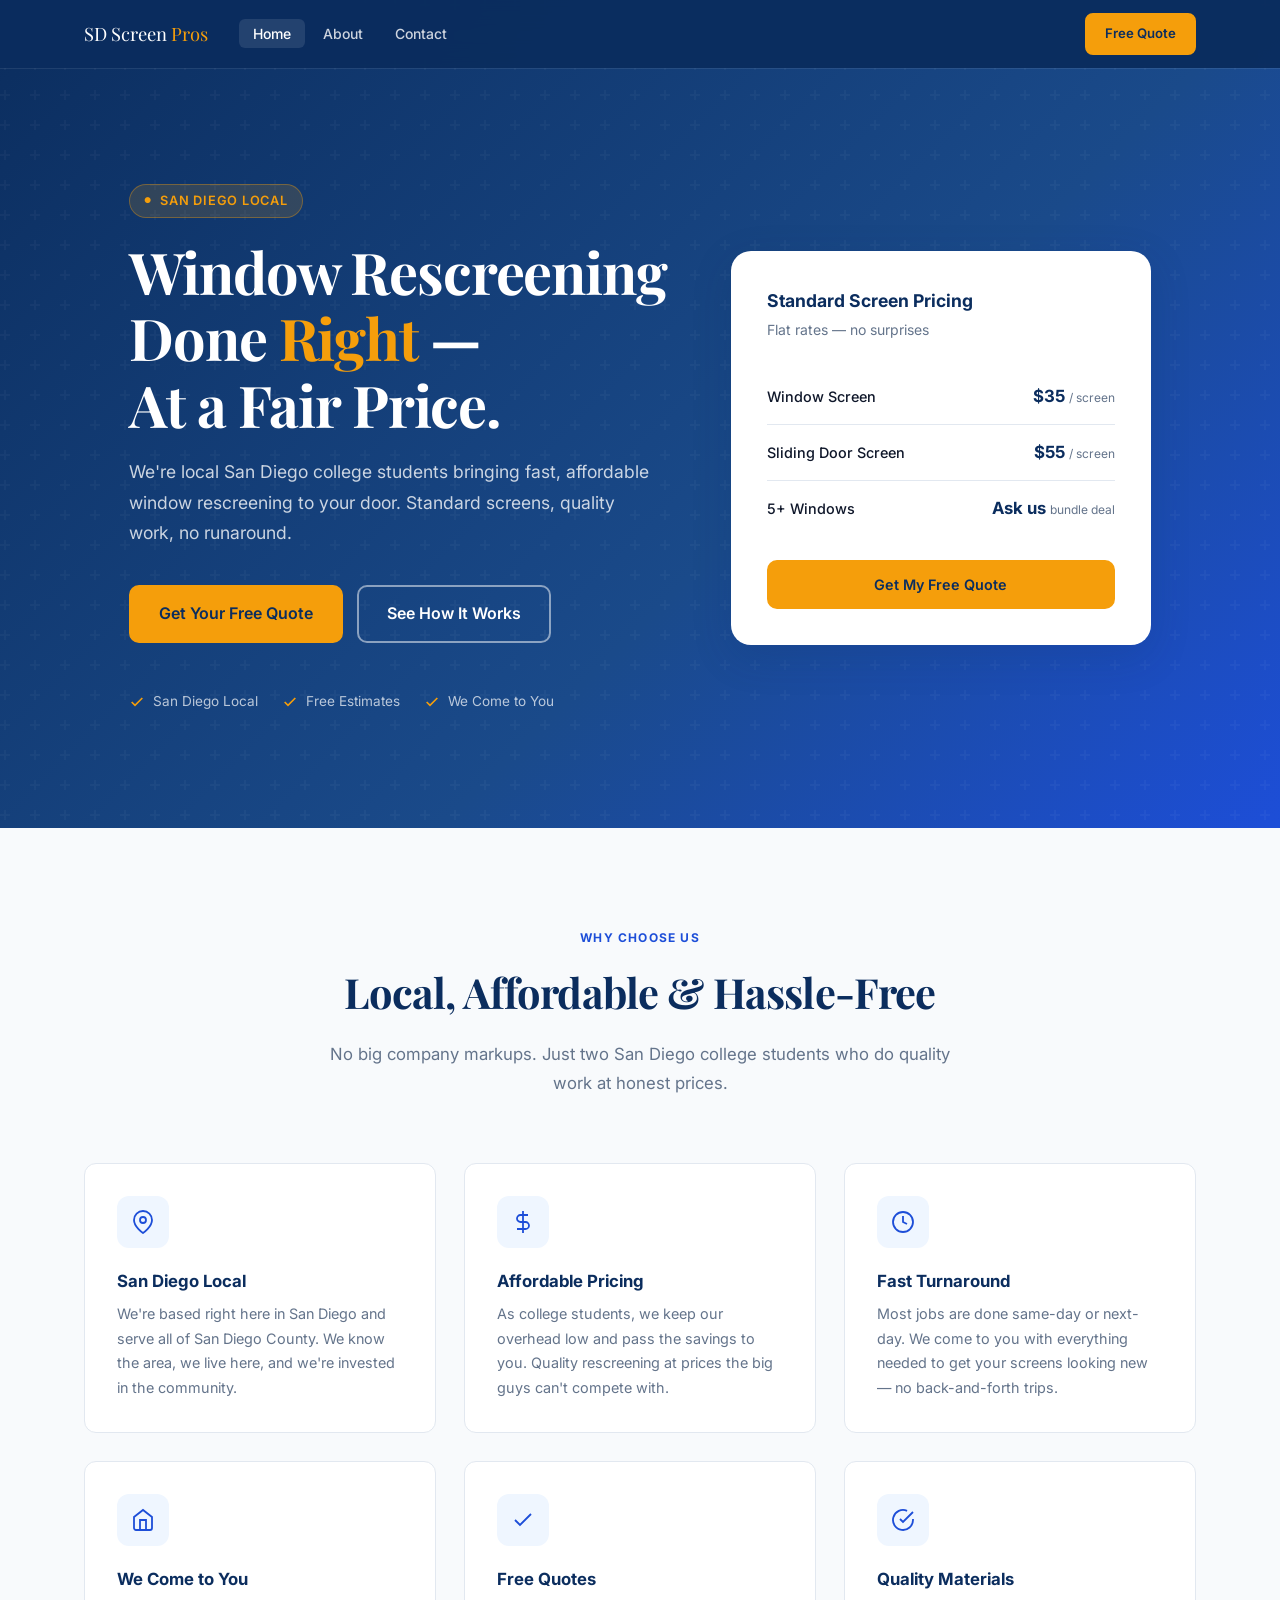
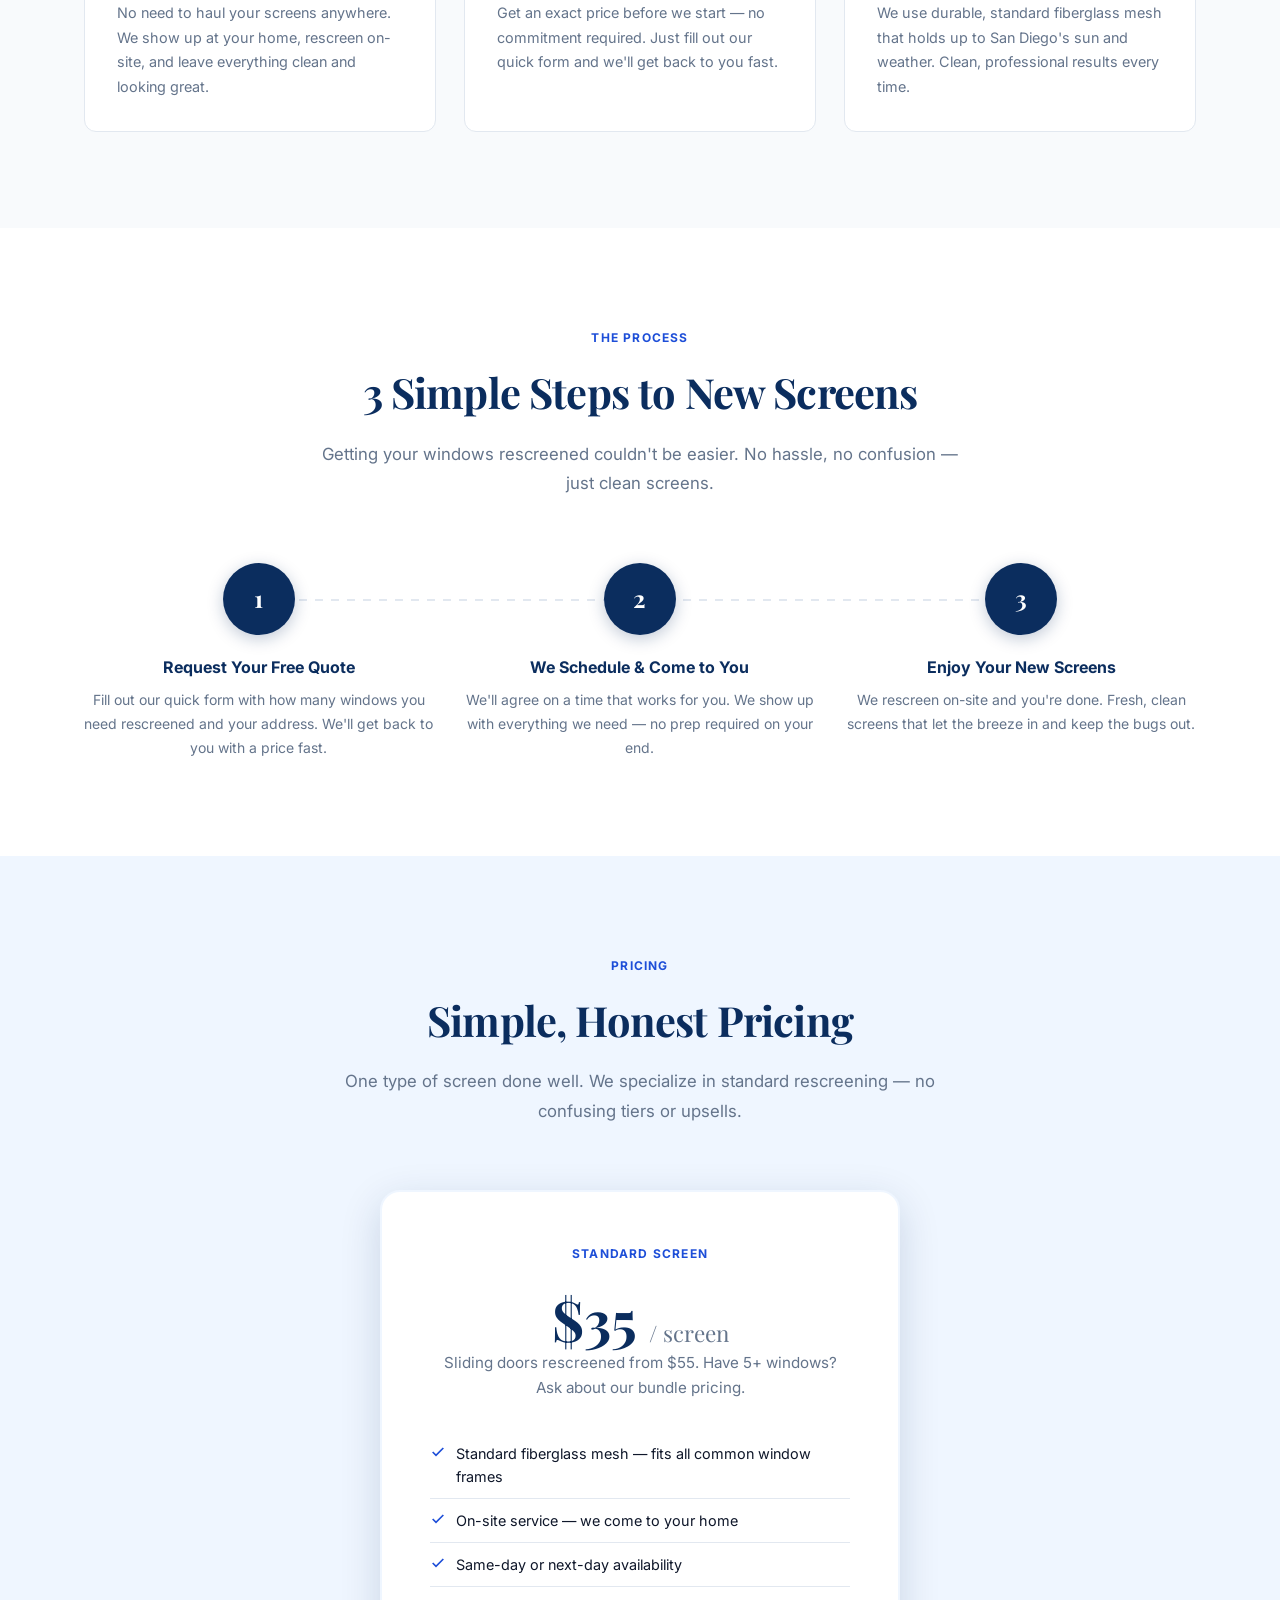
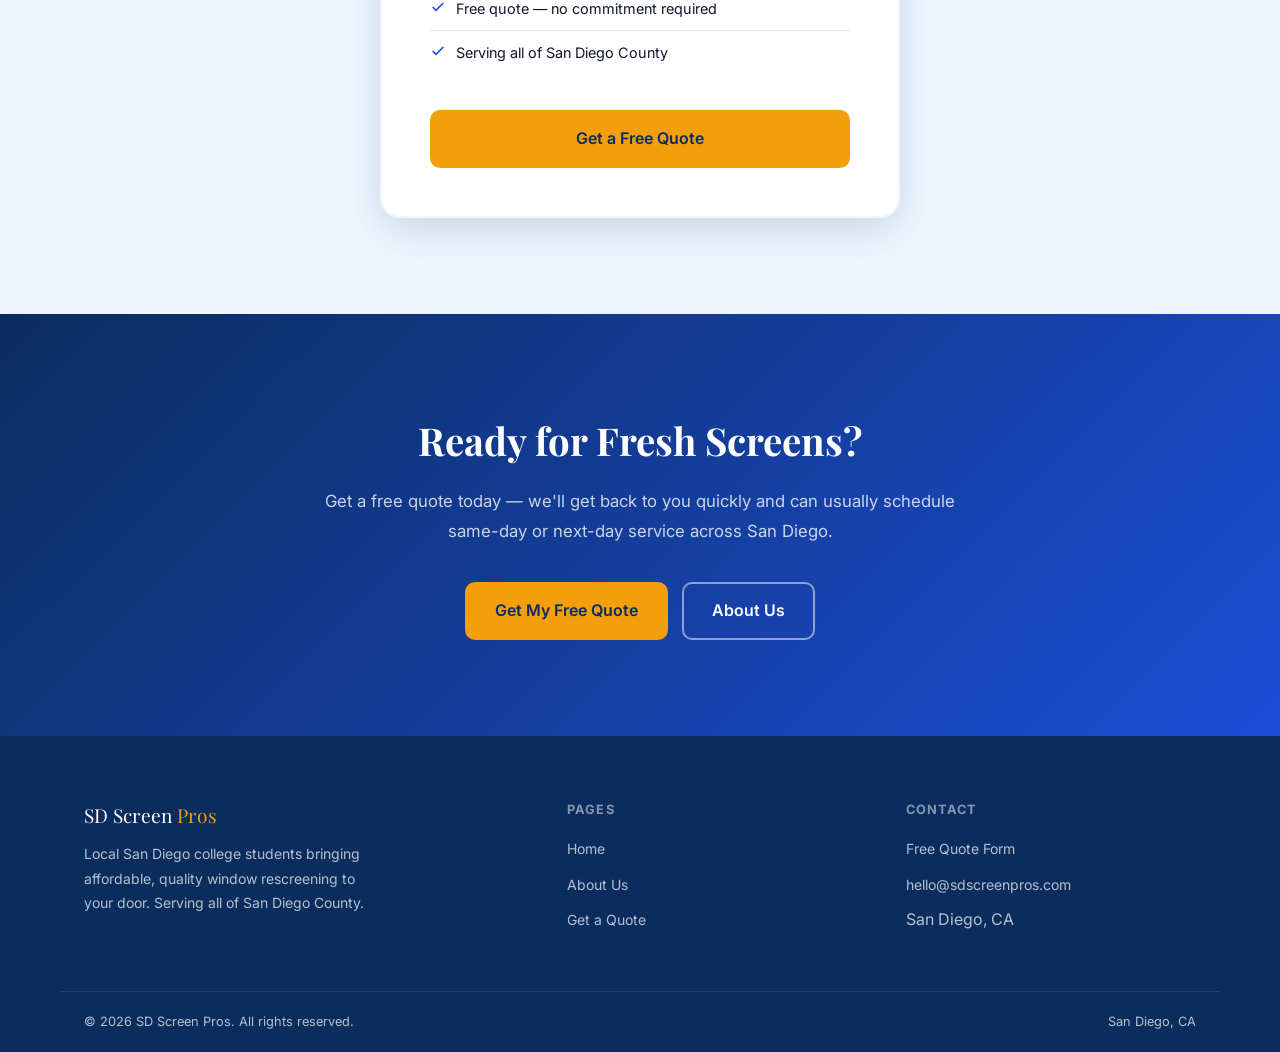
==== index.html @ 2695078f "Initial site — SD Screen Pros Home, About, Contact/quote pages with shared CSS. Pricing: $35/window " ====
<!DOCTYPE html>
<html lang="en">
<head>
  <meta charset="UTF-8" />
  <meta name="viewport" content="width=device-width, initial-scale=1.0" />
  <title>SD Screen Pros — Window Rescreening San Diego</title>
  <meta name="description" content="Affordable window rescreening in San Diego. Local college students serving all of San Diego County. Standard screens starting at $35 each. Free quotes." />
  <link rel="preconnect" href="https://fonts.googleapis.com" />
  <link rel="preconnect" href="https://fonts.gstatic.com" crossorigin />
  <link rel="stylesheet" href="styles.css" />
</head>
<body>

  <nav class="nav" id="main-nav">
    <div class="nav-inner">
      <a href="index.html" class="nav-logo">SD Screen <span>Pros</span></a>
      <ul class="nav-links">
        <li><a href="index.html" class="active">Home</a></li>
        <li><a href="about.html">About</a></li>
        <li><a href="contact.html">Contact</a></li>
      </ul>
      <div style="margin-left:auto;">
        <a href="contact.html" class="btn btn-primary btn-sm nav-cta">Free Quote</a>
      </div>
      <button class="nav-hamburger" aria-label="Open menu" aria-expanded="false">
        <span></span><span></span><span></span>
      </button>
    </div>
  </nav>

  <div class="nav-drawer" id="nav-drawer">
    <a href="index.html">Home</a>
    <a href="about.html">About</a>
    <a href="contact.html">Contact</a>
    <a href="contact.html" class="btn btn-primary btn-md">Get Free Quote</a>
  </div>

  <main>

    <!-- HERO -->
    <section class="hero">
      <div class="hero-inner">
        <div class="hero-text">
          <div class="hero-badge">San Diego Local</div>
          <h1>Window Rescreening<br>Done <em>Right</em> —<br>At a Fair Price.</h1>
          <p class="hero-sub">We're local San Diego college students bringing fast, affordable window rescreening to your door. Standard screens, quality work, no runaround.</p>
          <div class="hero-actions">
            <a href="contact.html" class="btn btn-primary btn-lg">Get Your Free Quote</a>
            <a href="#how-it-works" class="btn btn-outline btn-lg">See How It Works</a>
          </div>
          <div class="hero-trust">
            <div class="trust-item">
              <svg width="16" height="16" viewBox="0 0 24 24" fill="none" stroke="currentColor" stroke-width="2.5"><polyline points="20 6 9 17 4 12"/></svg>
              San Diego Local
            </div>
            <div class="trust-item">
              <svg width="16" height="16" viewBox="0 0 24 24" fill="none" stroke="currentColor" stroke-width="2.5"><polyline points="20 6 9 17 4 12"/></svg>
              Free Estimates
            </div>
            <div class="trust-item">
              <svg width="16" height="16" viewBox="0 0 24 24" fill="none" stroke="currentColor" stroke-width="2.5"><polyline points="20 6 9 17 4 12"/></svg>
              We Come to You
            </div>
          </div>
        </div>

        <div class="hero-card">
          <div class="hero-card-title">Standard Screen Pricing</div>
          <div class="hero-card-sub">Flat rates — no surprises</div>
          <div class="price-row">
            <div class="price-label">Window Screen</div>
            <div class="price-amount">$35 <span class="price-note">/ screen</span></div>
          </div>
          <div class="price-row">
            <div class="price-label">Sliding Door Screen</div>
            <div class="price-amount">$55 <span class="price-note">/ screen</span></div>
          </div>
          <div class="price-row">
            <div class="price-label">5+ Windows</div>
            <div class="price-amount">Ask us <span class="price-note">bundle deal</span></div>
          </div>
          <a href="contact.html" class="btn btn-primary btn-md" style="width:100%;justify-content:center;">Get My Free Quote</a>
        </div>
      </div>
    </section>

    <!-- WHY US -->
    <section class="section bg-cream">
      <div class="container">
        <div class="section-header">
          <span class="section-label">Why Choose Us</span>
          <h2>Local, Affordable & Hassle-Free</h2>
          <p>No big company markups. Just two San Diego college students who do quality work at honest prices.</p>
        </div>
        <div class="features-grid">
          <div class="feature-card">
            <div class="feature-icon">
              <svg width="24" height="24" viewBox="0 0 24 24" fill="none" stroke="currentColor" stroke-width="1.8"><path d="M21 10c0 7-9 13-9 13s-9-6-9-13a9 9 0 0 1 18 0z"/><circle cx="12" cy="10" r="3"/></svg>
            </div>
            <h3>San Diego Local</h3>
            <p>We're based right here in San Diego and serve all of San Diego County. We know the area, we live here, and we're invested in the community.</p>
          </div>
          <div class="feature-card">
            <div class="feature-icon">
              <svg width="24" height="24" viewBox="0 0 24 24" fill="none" stroke="currentColor" stroke-width="1.8"><line x1="12" y1="1" x2="12" y2="23"/><path d="M17 5H9.5a3.5 3.5 0 0 0 0 7h5a3.5 3.5 0 0 1 0 7H6"/></svg>
            </div>
            <h3>Affordable Pricing</h3>
            <p>As college students, we keep our overhead low and pass the savings to you. Quality rescreening at prices the big guys can't compete with.</p>
          </div>
          <div class="feature-card">
            <div class="feature-icon">
              <svg width="24" height="24" viewBox="0 0 24 24" fill="none" stroke="currentColor" stroke-width="1.8"><circle cx="12" cy="12" r="10"/><polyline points="12 6 12 12 16 14"/></svg>
            </div>
            <h3>Fast Turnaround</h3>
            <p>Most jobs are done same-day or next-day. We come to you with everything needed to get your screens looking new — no back-and-forth trips.</p>
          </div>
          <div class="feature-card">
            <div class="feature-icon">
              <svg width="24" height="24" viewBox="0 0 24 24" fill="none" stroke="currentColor" stroke-width="1.8"><path d="M3 9l9-7 9 7v11a2 2 0 0 1-2 2H5a2 2 0 0 1-2-2z"/><polyline points="9 22 9 12 15 12 15 22"/></svg>
            </div>
            <h3>We Come to You</h3>
            <p>No need to haul your screens anywhere. We show up at your home, rescreen on-site, and leave everything clean and looking great.</p>
          </div>
          <div class="feature-card">
            <div class="feature-icon">
              <svg width="24" height="24" viewBox="0 0 24 24" fill="none" stroke="currentColor" stroke-width="1.8"><polyline points="20 6 9 17 4 12"/></svg>
            </div>
            <h3>Free Quotes</h3>
            <p>Get an exact price before we start — no commitment required. Just fill out our quick form and we'll get back to you fast.</p>
          </div>
          <div class="feature-card">
            <div class="feature-icon">
              <svg width="24" height="24" viewBox="0 0 24 24" fill="none" stroke="currentColor" stroke-width="1.8"><path d="M22 11.08V12a10 10 0 1 1-5.93-9.14"/><polyline points="22 4 12 14.01 9 11.01"/></svg>
            </div>
            <h3>Quality Materials</h3>
            <p>We use durable, standard fiberglass mesh that holds up to San Diego's sun and weather. Clean, professional results every time.</p>
          </div>
        </div>
      </div>
    </section>

    <!-- HOW IT WORKS -->
    <section class="section" id="how-it-works">
      <div class="container">
        <div class="section-header">
          <span class="section-label">The Process</span>
          <h2>3 Simple Steps to New Screens</h2>
          <p>Getting your windows rescreened couldn't be easier. No hassle, no confusion — just clean screens.</p>
        </div>
        <div class="steps-grid">
          <div class="step">
            <div class="step-num">1</div>
            <h3>Request Your Free Quote</h3>
            <p>Fill out our quick form with how many windows you need rescreened and your address. We'll get back to you with a price fast.</p>
          </div>
          <div class="step">
            <div class="step-num">2</div>
            <h3>We Schedule & Come to You</h3>
            <p>We'll agree on a time that works for you. We show up with everything we need — no prep required on your end.</p>
          </div>
          <div class="step">
            <div class="step-num">3</div>
            <h3>Enjoy Your New Screens</h3>
            <p>We rescreen on-site and you're done. Fresh, clean screens that let the breeze in and keep the bugs out.</p>
          </div>
        </div>
      </div>
    </section>

    <!-- PRICING -->
    <section class="section bg-light">
      <div class="container">
        <div class="section-header">
          <span class="section-label">Pricing</span>
          <h2>Simple, Honest Pricing</h2>
          <p>One type of screen done well. We specialize in standard rescreening — no confusing tiers or upsells.</p>
        </div>
        <div class="pricing-card">
          <span class="section-label">Standard Screen</span>
          <div class="pricing-main-price">$35 <span>/ screen</span></div>
          <div class="pricing-desc">Sliding doors rescreened from $55. Have 5+ windows? Ask about our bundle pricing.</div>
          <ul class="pricing-features">
            <li>
              <svg class="check" width="16" height="16" viewBox="0 0 24 24" fill="none" stroke="currentColor" stroke-width="2.5"><polyline points="20 6 9 17 4 12"/></svg>
              Standard fiberglass mesh — fits all common window frames
            </li>
            <li>
              <svg class="check" width="16" height="16" viewBox="0 0 24 24" fill="none" stroke="currentColor" stroke-width="2.5"><polyline points="20 6 9 17 4 12"/></svg>
              On-site service — we come to your home
            </li>
            <li>
              <svg class="check" width="16" height="16" viewBox="0 0 24 24" fill="none" stroke="currentColor" stroke-width="2.5"><polyline points="20 6 9 17 4 12"/></svg>
              Same-day or next-day availability
            </li>
            <li>
              <svg class="check" width="16" height="16" viewBox="0 0 24 24" fill="none" stroke="currentColor" stroke-width="2.5"><polyline points="20 6 9 17 4 12"/></svg>
              Free quote — no commitment required
            </li>
            <li>
              <svg class="check" width="16" height="16" viewBox="0 0 24 24" fill="none" stroke="currentColor" stroke-width="2.5"><polyline points="20 6 9 17 4 12"/></svg>
              Serving all of San Diego County
            </li>
          </ul>
          <a href="contact.html" class="btn btn-primary btn-lg" style="width:100%;justify-content:center;">Get a Free Quote</a>
        </div>
      </div>
    </section>

    <!-- CTA -->
    <section class="cta-section">
      <div class="cta-inner">
        <h2>Ready for Fresh Screens?</h2>
        <p>Get a free quote today — we'll get back to you quickly and can usually schedule same-day or next-day service across San Diego.</p>
        <div class="cta-actions">
          <a href="contact.html" class="btn btn-primary btn-lg">Get My Free Quote</a>
          <a href="about.html" class="btn btn-outline btn-lg">About Us</a>
        </div>
      </div>
    </section>

  </main>

  <footer class="footer">
    <div class="footer-top">
      <div class="footer-brand">
        <div class="footer-brand-name">SD Screen <span>Pros</span></div>
        <p class="footer-tagline">Local San Diego college students bringing affordable, quality window rescreening to your door. Serving all of San Diego County.</p>
      </div>
      <div class="footer-col">
        <h4>Pages</h4>
        <ul>
          <li><a href="index.html">Home</a></li>
          <li><a href="about.html">About Us</a></li>
          <li><a href="contact.html">Get a Quote</a></li>
        </ul>
      </div>
      <div class="footer-col">
        <h4>Contact</h4>
        <ul>
          <li><a href="contact.html">Free Quote Form</a></li>
          <li><a href="mailto:hello@sdscreenpros.com">hello@sdscreenpros.com</a></li>
          <li>San Diego, CA</li>
        </ul>
      </div>
    </div>
    <div class="footer-bottom">
      <span>&copy; 2026 SD Screen Pros. All rights reserved.</span>
      <span>San Diego, CA</span>
    </div>
  </footer>

  <script>
    const hamburger = document.querySelector('.nav-hamburger');
    const drawer = document.getElementById('nav-drawer');
    hamburger.addEventListener('click', () => {
      const open = drawer.classList.toggle('open');
      hamburger.setAttribute('aria-expanded', open);
    });
  </script>
</body>
</html>
---- styles.css ----
@import url('https://fonts.googleapis.com/css2?family=Inter:wght@400;500;600;700&family=Playfair+Display:wght@700&display=swap');

*, *::before, *::after { box-sizing: border-box; margin: 0; padding: 0; }

:root {
  --navy:   #0B2D5E;
  --blue:   #1D4ED8;
  --sky:    #3B82F6;
  --amber:  #F59E0B;
  --amber-dark: #D97706;
  --cream:  #F8FAFC;
  --light:  #EFF6FF;
  --stone:  #64748B;
  --dark:   #0F172A;
  --border: #E2E8F0;
  --radius: 12px;
  --shadow: 0 4px 24px rgba(11,45,94,0.10);
  --shadow-lg: 0 12px 40px rgba(11,45,94,0.16);
  --nav-h:  68px;
  --font:   'Inter', system-ui, sans-serif;
  --display:'Playfair Display', Georgia, serif;
  --max:    1160px;
}

html { scroll-behavior: smooth; }
body { font-family: var(--font); color: var(--dark); background: #fff; line-height: 1.6; }
img  { display: block; max-width: 100%; }
a    { color: inherit; text-decoration: none; }
ul   { list-style: none; }

/* ── NAV ── */
.nav {
  position: fixed; top: 0; left: 0; right: 0; z-index: 100;
  height: var(--nav-h);
  background: rgba(11,45,94,0.97);
  backdrop-filter: blur(12px);
  box-shadow: 0 1px 0 rgba(255,255,255,0.08);
}
.nav-inner {
  max-width: var(--max); margin: 0 auto; padding: 0 24px;
  height: 100%; display: flex; align-items: center; gap: 32px;
}
.nav-logo {
  font-family: var(--display); font-size: 1.15rem;
  color: #fff; flex-shrink: 0; letter-spacing: -0.01em;
}
.nav-logo span { color: var(--amber); }
.nav-links { display: flex; gap: 4px; flex: 1; }
.nav-links a {
  font-size: 0.875rem; font-weight: 500; color: rgba(255,255,255,0.8);
  padding: 6px 14px; border-radius: 6px; transition: all 0.2s;
}
.nav-links a:hover, .nav-links a.active { color: #fff; background: rgba(255,255,255,0.1); }
.nav-cta {
  background: var(--amber); color: var(--navy) !important;
  font-weight: 700; padding: 8px 18px !important;
  border-radius: 8px !important; background: var(--amber) !important;
}
.nav-cta:hover { background: var(--amber-dark) !important; }
.nav-hamburger {
  display: none; background: none; border: none; cursor: pointer;
  padding: 6px; margin-left: auto;
}
.nav-hamburger span {
  display: block; width: 22px; height: 2px;
  background: #fff; margin: 5px 0; border-radius: 2px; transition: 0.3s;
}

/* ── BUTTONS ── */
.btn {
  display: inline-flex; align-items: center; justify-content: center;
  gap: 8px; font-family: var(--font); font-weight: 600;
  border-radius: 10px; cursor: pointer; border: 2px solid transparent;
  transition: all 0.2s; text-decoration: none; white-space: nowrap;
}
.btn-primary { background: var(--amber); color: var(--navy); border-color: var(--amber); }
.btn-primary:hover { background: var(--amber-dark); border-color: var(--amber-dark); transform: translateY(-1px); box-shadow: 0 4px 16px rgba(245,158,11,0.35); }
.btn-outline { background: transparent; color: #fff; border-color: rgba(255,255,255,0.5); }
.btn-outline:hover { background: rgba(255,255,255,0.1); border-color: #fff; }
.btn-navy { background: var(--navy); color: #fff; border-color: var(--navy); }
.btn-navy:hover { background: #0a2550; transform: translateY(-1px); box-shadow: var(--shadow); }
.btn-lg { padding: 14px 28px; font-size: 1rem; }
.btn-md { padding: 11px 22px; font-size: 0.9rem; }
.btn-sm { padding: 8px 16px; font-size: 0.825rem; }

/* ── HERO ── */
.hero {
  padding-top: var(--nav-h);
  background: linear-gradient(135deg, var(--navy) 0%, #1a4a8a 60%, #1D4ED8 100%);
  min-height: 92vh; display: flex; align-items: center; position: relative; overflow: hidden;
}
.hero::before {
  content: ''; position: absolute; inset: 0;
  background: url("data:image/svg+xml,%3Csvg width='60' height='60' viewBox='0 0 60 60' xmlns='http://www.w3.org/2000/svg'%3E%3Cg fill='none' fill-rule='evenodd'%3E%3Cg fill='%23ffffff' fill-opacity='0.03'%3E%3Cpath d='M36 34v-4h-2v4h-4v2h4v4h2v-4h4v-2h-4zm0-30V0h-2v4h-4v2h4v4h2V6h4V4h-4zM6 34v-4H4v4H0v2h4v4h2v-4h4v-2H6zM6 4V0H4v4H0v2h4v4h2V6h4V4H6z'/%3E%3C/g%3E%3C/g%3E%3C/svg%3E");
}
.hero-inner {
  max-width: var(--max); margin: 0 auto; padding: 80px 24px;
  display: grid; grid-template-columns: 1fr 420px; gap: 64px; align-items: center;
  position: relative; z-index: 1;
}
.hero-badge {
  display: inline-flex; align-items: center; gap: 8px;
  background: rgba(245,158,11,0.15); border: 1px solid rgba(245,158,11,0.35);
  color: var(--amber); font-size: 0.8rem; font-weight: 600;
  letter-spacing: 0.06em; text-transform: uppercase;
  padding: 6px 14px; border-radius: 999px; margin-bottom: 20px;
}
.hero-badge::before { content: '●'; font-size: 0.5rem; }
.hero h1 {
  font-family: var(--display); font-size: clamp(2.4rem, 5vw, 3.6rem);
  color: #fff; line-height: 1.15; margin-bottom: 20px; letter-spacing: -0.02em;
}
.hero h1 em { font-style: normal; color: var(--amber); }
.hero-sub { font-size: 1.1rem; color: rgba(255,255,255,0.78); margin-bottom: 36px; max-width: 520px; line-height: 1.75; }
.hero-actions { display: flex; gap: 14px; flex-wrap: wrap; margin-bottom: 48px; }
.hero-trust { display: flex; gap: 24px; flex-wrap: wrap; }
.trust-item { display: flex; align-items: center; gap: 8px; color: rgba(255,255,255,0.7); font-size: 0.85rem; }
.trust-item svg { color: var(--amber); flex-shrink: 0; }

.hero-card {
  background: #fff; border-radius: 20px; padding: 36px; box-shadow: var(--shadow-lg);
}
.hero-card-title { font-size: 1.1rem; font-weight: 700; color: var(--navy); margin-bottom: 4px; }
.hero-card-sub { font-size: 0.875rem; color: var(--stone); margin-bottom: 28px; }
.price-row {
  display: flex; justify-content: space-between; align-items: center;
  padding: 14px 0; border-bottom: 1px solid var(--border);
}
.price-row:last-of-type { border-bottom: none; margin-bottom: 24px; }
.price-label { font-size: 0.9rem; font-weight: 500; color: var(--dark); }
.price-amount { font-size: 1.05rem; font-weight: 700; color: var(--navy); }
.price-note { font-size: 0.75rem; color: var(--stone); font-weight: 400; }

/* ── SECTION COMMONS ── */
.section { padding: 96px 0; }
.section-sm { padding: 64px 0; }
.container { max-width: var(--max); margin: 0 auto; padding: 0 24px; }
.section-label {
  display: inline-block; font-size: 0.75rem; font-weight: 700;
  letter-spacing: 0.1em; text-transform: uppercase;
  color: var(--blue); margin-bottom: 12px;
}
.section-header { text-align: center; max-width: 640px; margin: 0 auto 64px; }
.section-header h2 {
  font-family: var(--display); font-size: clamp(1.8rem, 3.5vw, 2.6rem);
  color: var(--navy); margin-bottom: 14px; letter-spacing: -0.02em;
}
.section-header p { color: var(--stone); font-size: 1.05rem; line-height: 1.75; }
.bg-cream { background: var(--cream); }
.bg-navy { background: var(--navy); }
.bg-light { background: var(--light); }

/* ── WHY US ── */
.features-grid {
  display: grid; grid-template-columns: repeat(3, 1fr); gap: 28px;
}
.feature-card {
  background: #fff; border-radius: var(--radius); padding: 32px;
  border: 1px solid var(--border); transition: all 0.25s;
}
.feature-card:hover { box-shadow: var(--shadow); transform: translateY(-3px); }
.feature-icon {
  width: 52px; height: 52px; border-radius: 12px;
  background: var(--light); display: flex; align-items: center;
  justify-content: center; margin-bottom: 20px; color: var(--blue);
}
.feature-card h3 { font-size: 1.05rem; font-weight: 700; color: var(--navy); margin-bottom: 8px; }
.feature-card p { font-size: 0.9rem; color: var(--stone); line-height: 1.7; }

/* ── HOW IT WORKS ── */
.steps-grid { display: grid; grid-template-columns: repeat(3, 1fr); gap: 32px; position: relative; }
.steps-grid::before {
  content: ''; position: absolute; top: 36px; left: 15%; right: 15%; height: 2px;
  background: repeating-linear-gradient(90deg, var(--border) 0, var(--border) 8px, transparent 8px, transparent 16px);
  z-index: 0;
}
.step { text-align: center; position: relative; z-index: 1; }
.step-num {
  width: 72px; height: 72px; border-radius: 50%;
  background: var(--navy); color: #fff;
  font-family: var(--display); font-size: 1.5rem; font-weight: 700;
  display: flex; align-items: center; justify-content: center;
  margin: 0 auto 20px; box-shadow: 0 4px 16px rgba(11,45,94,0.25);
}
.step h3 { font-size: 1rem; font-weight: 700; color: var(--navy); margin-bottom: 8px; }
.step p { font-size: 0.875rem; color: var(--stone); line-height: 1.7; }

/* ── PRICING ── */
.pricing-card {
  max-width: 520px; margin: 0 auto;
  background: #fff; border-radius: 20px; padding: 48px;
  box-shadow: var(--shadow-lg); border: 2px solid var(--light); text-align: center;
}
.pricing-main-price {
  font-family: var(--display); font-size: 3.5rem; color: var(--navy);
  font-weight: 700; line-height: 1; margin: 16px 0 4px;
}
.pricing-main-price span { font-size: 1.4rem; font-weight: 400; color: var(--stone); }
.pricing-desc { color: var(--stone); font-size: 0.95rem; margin-bottom: 32px; }
.pricing-features { text-align: left; margin-bottom: 36px; }
.pricing-features li {
  display: flex; align-items: flex-start; gap: 10px;
  padding: 10px 0; border-bottom: 1px solid var(--border);
  font-size: 0.9rem; color: var(--dark);
}
.pricing-features li:last-child { border-bottom: none; }
.check { color: var(--blue); flex-shrink: 0; margin-top: 2px; }

/* ── CTA BANNER ── */
.cta-section { padding: 96px 0; background: linear-gradient(135deg, var(--navy), #1D4ED8); }
.cta-inner { max-width: 680px; margin: 0 auto; text-align: center; padding: 0 24px; }
.cta-inner h2 { font-family: var(--display); font-size: clamp(1.8rem, 3vw, 2.4rem); color: #fff; margin-bottom: 16px; }
.cta-inner p { color: rgba(255,255,255,0.78); font-size: 1.05rem; margin-bottom: 36px; line-height: 1.75; }
.cta-actions { display: flex; gap: 14px; justify-content: center; flex-wrap: wrap; }

/* ── ABOUT PAGE ── */
.page-hero {
  padding: calc(var(--nav-h) + 72px) 24px 72px;
  background: linear-gradient(135deg, var(--navy), #1D4ED8);
  text-align: center;
}
.page-hero h1 { font-family: var(--display); font-size: clamp(2rem, 4vw, 3rem); color: #fff; margin-bottom: 14px; }
.page-hero p { color: rgba(255,255,255,0.78); font-size: 1.05rem; max-width: 560px; margin: 0 auto; }

.about-grid { display: grid; grid-template-columns: 1fr 1fr; gap: 64px; align-items: start; }
.about-img-wrap { position: relative; }
.about-img-wrap img { width: 100%; border-radius: 20px; box-shadow: var(--shadow-lg); }
.about-badge-float {
  position: absolute; bottom: -20px; right: -20px;
  background: var(--amber); color: var(--navy);
  border-radius: 16px; padding: 20px 24px; text-align: center;
  box-shadow: var(--shadow);
}
.about-badge-float .big { font-family: var(--display); font-size: 2rem; font-weight: 700; display: block; line-height: 1; }
.about-badge-float .small { font-size: 0.75rem; font-weight: 600; letter-spacing: 0.04em; }
.about-content h2 { font-family: var(--display); font-size: clamp(1.6rem, 3vw, 2.2rem); color: var(--navy); margin-bottom: 16px; }
.about-content p { color: var(--stone); font-size: 0.975rem; line-height: 1.8; margin-bottom: 16px; }
.about-values { display: grid; grid-template-columns: 1fr 1fr; gap: 16px; margin-top: 32px; }
.value-item {
  background: var(--light); border-radius: 12px; padding: 20px;
  display: flex; gap: 12px; align-items: flex-start;
}
.value-icon { font-size: 1.4rem; flex-shrink: 0; margin-top: 2px; }
.value-item h4 { font-size: 0.9rem; font-weight: 700; color: var(--navy); margin-bottom: 4px; }
.value-item p { font-size: 0.825rem; color: var(--stone); line-height: 1.6; margin: 0; }

/* ── TEAM ── */
.team-grid { display: grid; grid-template-columns: repeat(auto-fit, minmax(240px, 1fr)); gap: 24px; }
.team-card {
  background: #fff; border-radius: var(--radius); padding: 32px;
  border: 1px solid var(--border); text-align: center; transition: all 0.25s;
}
.team-card:hover { box-shadow: var(--shadow); transform: translateY(-3px); }
.team-avatar {
  width: 80px; height: 80px; border-radius: 50%;
  background: var(--light); margin: 0 auto 16px;
  display: flex; align-items: center; justify-content: center;
  font-family: var(--display); font-size: 1.8rem; color: var(--navy);
}
.team-card h3 { font-size: 1rem; font-weight: 700; color: var(--navy); margin-bottom: 4px; }
.team-card .role { font-size: 0.825rem; color: var(--blue); font-weight: 600; margin-bottom: 10px; }
.team-card p { font-size: 0.85rem; color: var(--stone); line-height: 1.7; }

/* ── CONTACT / QUOTE FORM ── */
.contact-grid { display: grid; grid-template-columns: 340px 1fr; gap: 48px; align-items: start; }
.contact-info h2 { font-family: var(--display); font-size: 1.8rem; color: var(--navy); margin-bottom: 12px; }
.contact-info > p { color: var(--stone); font-size: 0.95rem; line-height: 1.75; margin-bottom: 32px; }
.contact-detail { display: flex; gap: 14px; margin-bottom: 20px; align-items: flex-start; }
.contact-detail-icon {
  width: 42px; height: 42px; border-radius: 10px; background: var(--light);
  display: flex; align-items: center; justify-content: center;
  color: var(--blue); flex-shrink: 0;
}
.contact-detail-text strong { display: block; font-size: 0.8rem; font-weight: 600; color: var(--stone); text-transform: uppercase; letter-spacing: 0.05em; margin-bottom: 2px; }
.contact-detail-text span { font-size: 0.95rem; color: var(--dark); }

.quote-form {
  background: #fff; border-radius: 20px; padding: 40px;
  box-shadow: var(--shadow-lg); border: 1px solid var(--border);
}
.quote-form h3 { font-size: 1.25rem; font-weight: 700; color: var(--navy); margin-bottom: 4px; }
.quote-form .form-sub { font-size: 0.875rem; color: var(--stone); margin-bottom: 28px; }
.form-row { display: grid; grid-template-columns: 1fr 1fr; gap: 16px; }
.form-group { margin-bottom: 18px; }
.form-group label { display: block; font-size: 0.825rem; font-weight: 600; color: var(--dark); margin-bottom: 6px; }
.form-group input,
.form-group select,
.form-group textarea {
  width: 100%; padding: 11px 14px; border: 1.5px solid var(--border);
  border-radius: 8px; font-family: var(--font); font-size: 0.9rem;
  color: var(--dark); background: #fff; transition: border-color 0.2s;
  outline: none;
}
.form-group input:focus,
.form-group select:focus,
.form-group textarea:focus { border-color: var(--sky); box-shadow: 0 0 0 3px rgba(59,130,246,0.12); }
.form-group textarea { resize: vertical; min-height: 110px; }
.form-submit { width: 100%; padding: 14px; font-size: 1rem; border: none; }
.form-success {
  display: none; text-align: center; padding: 24px;
  background: #f0fdf4; border-radius: 12px; color: #166534;
}
.form-success.show { display: block; }

/* ── FOOTER ── */
.footer { background: var(--navy); color: rgba(255,255,255,0.7); }
.footer-top {
  max-width: var(--max); margin: 0 auto; padding: 64px 24px 48px;
  display: grid; grid-template-columns: 1.5fr 1fr 1fr; gap: 48px;
}
.footer-brand-name { font-family: var(--display); font-size: 1.2rem; color: #fff; margin-bottom: 12px; }
.footer-brand-name span { color: var(--amber); }
.footer-tagline { font-size: 0.875rem; line-height: 1.75; max-width: 280px; }
.footer-col h4 { font-size: 0.8rem; font-weight: 700; text-transform: uppercase; letter-spacing: 0.08em; color: rgba(255,255,255,0.5); margin-bottom: 16px; }
.footer-col ul li { margin-bottom: 10px; }
.footer-col ul li a { font-size: 0.875rem; transition: color 0.2s; }
.footer-col ul li a:hover { color: #fff; }
.footer-bottom {
  border-top: 1px solid rgba(255,255,255,0.1);
  max-width: var(--max); margin: 0 auto; padding: 20px 24px;
  display: flex; justify-content: space-between; align-items: center;
  font-size: 0.8rem;
}

/* ── MOBILE ── */
.nav-drawer {
  position: fixed; top: var(--nav-h); left: 0; right: 0; bottom: 0;
  background: var(--navy); z-index: 99; display: flex; flex-direction: column;
  padding: 24px; gap: 8px; transform: translateX(100%); transition: transform 0.3s;
}
.nav-drawer.open { transform: translateX(0); }
.nav-drawer a {
  color: rgba(255,255,255,0.85); font-size: 1.1rem; font-weight: 500;
  padding: 14px 16px; border-radius: 10px; transition: all 0.2s;
}
.nav-drawer a:hover { background: rgba(255,255,255,0.1); color: #fff; }
.nav-drawer .btn-primary { margin-top: 8px; text-align: center; }

@media (max-width: 900px) {
  .nav-links { display: none; }
  .nav-cta { display: none; }
  .nav-hamburger { display: block; }
  .hero-inner { grid-template-columns: 1fr; gap: 48px; }
  .hero-card { max-width: 420px; }
  .features-grid { grid-template-columns: 1fr; }
  .steps-grid { grid-template-columns: 1fr; }
  .steps-grid::before { display: none; }
  .about-grid { grid-template-columns: 1fr; }
  .about-badge-float { display: none; }
  .contact-grid { grid-template-columns: 1fr; }
  .form-row { grid-template-columns: 1fr; }
  .footer-top { grid-template-columns: 1fr; gap: 32px; }
  .footer-bottom { flex-direction: column; gap: 8px; text-align: center; }
}
@media (max-width: 600px) {
  .hero-actions { flex-direction: column; }
  .hero-actions .btn { width: 100%; }
  .pricing-card { padding: 32px 24px; }
  .quote-form { padding: 28px 20px; }
  .team-grid { grid-template-columns: 1fr; }
}
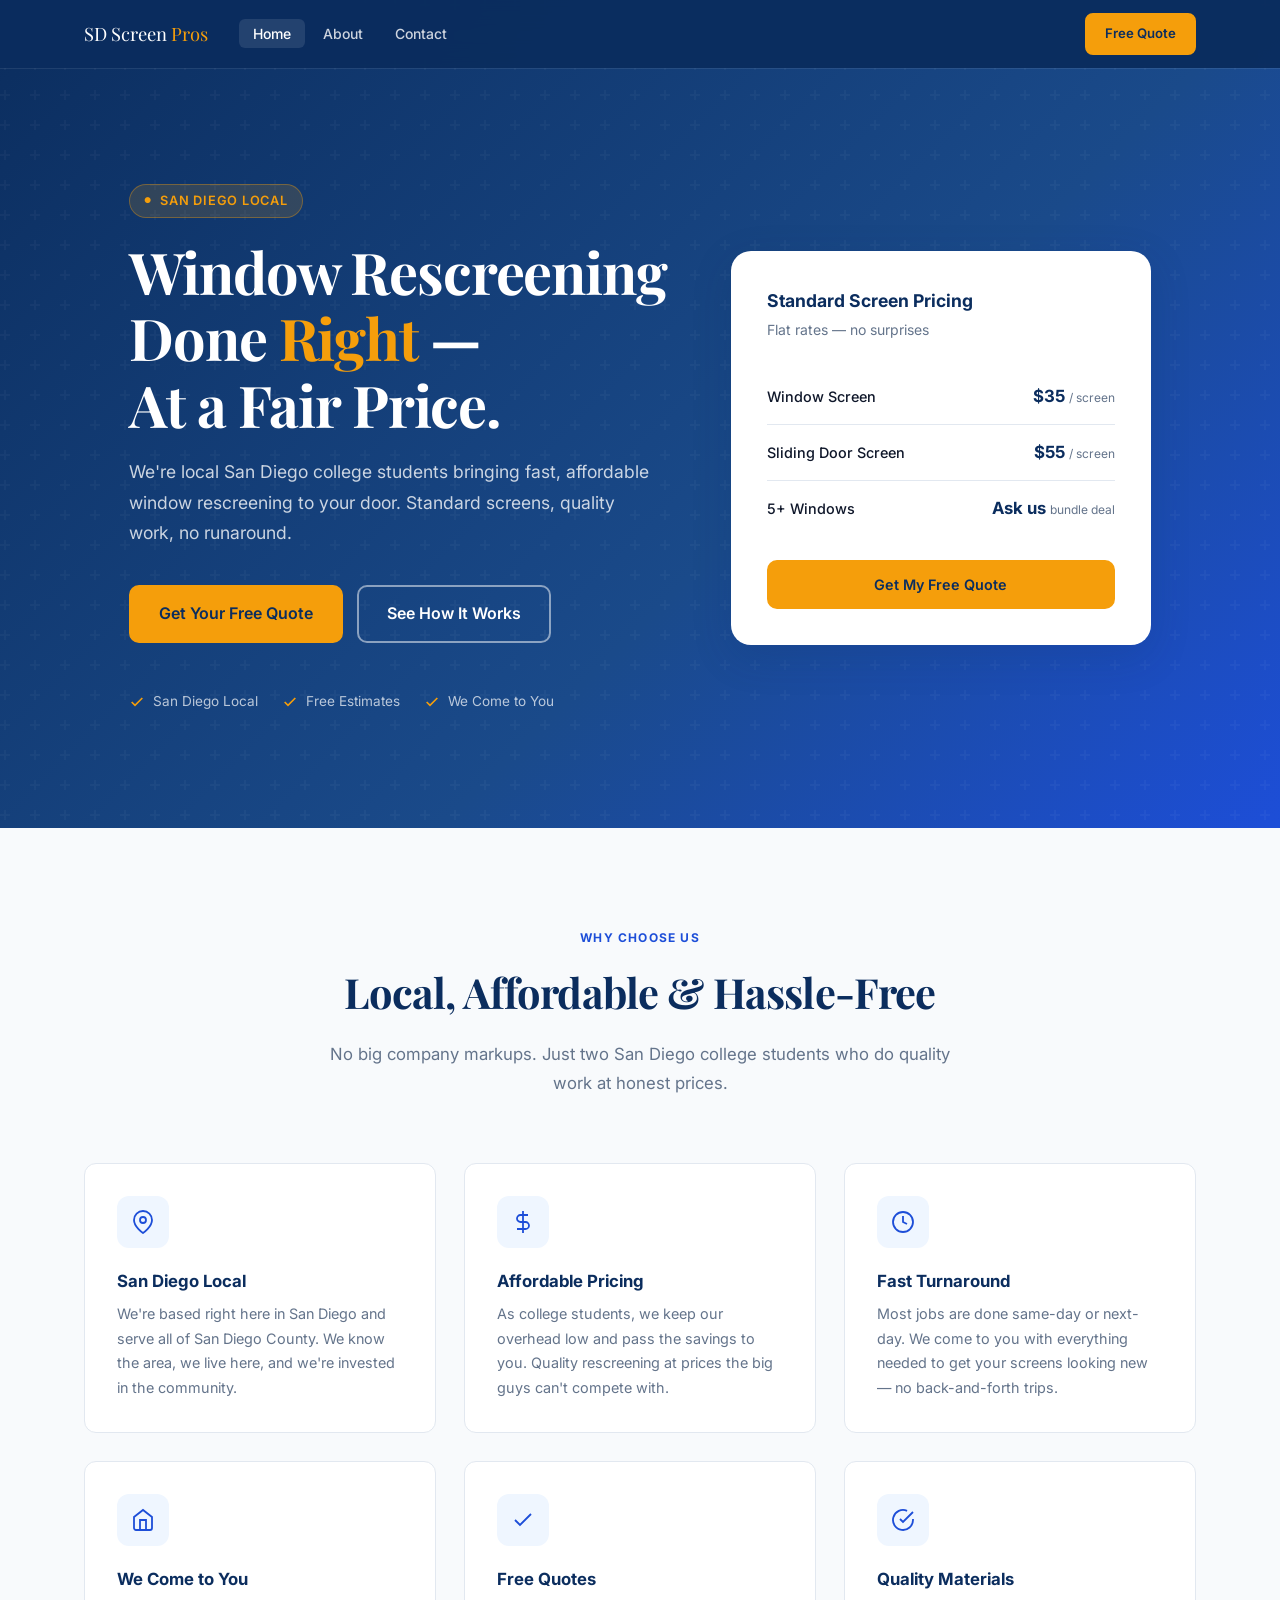
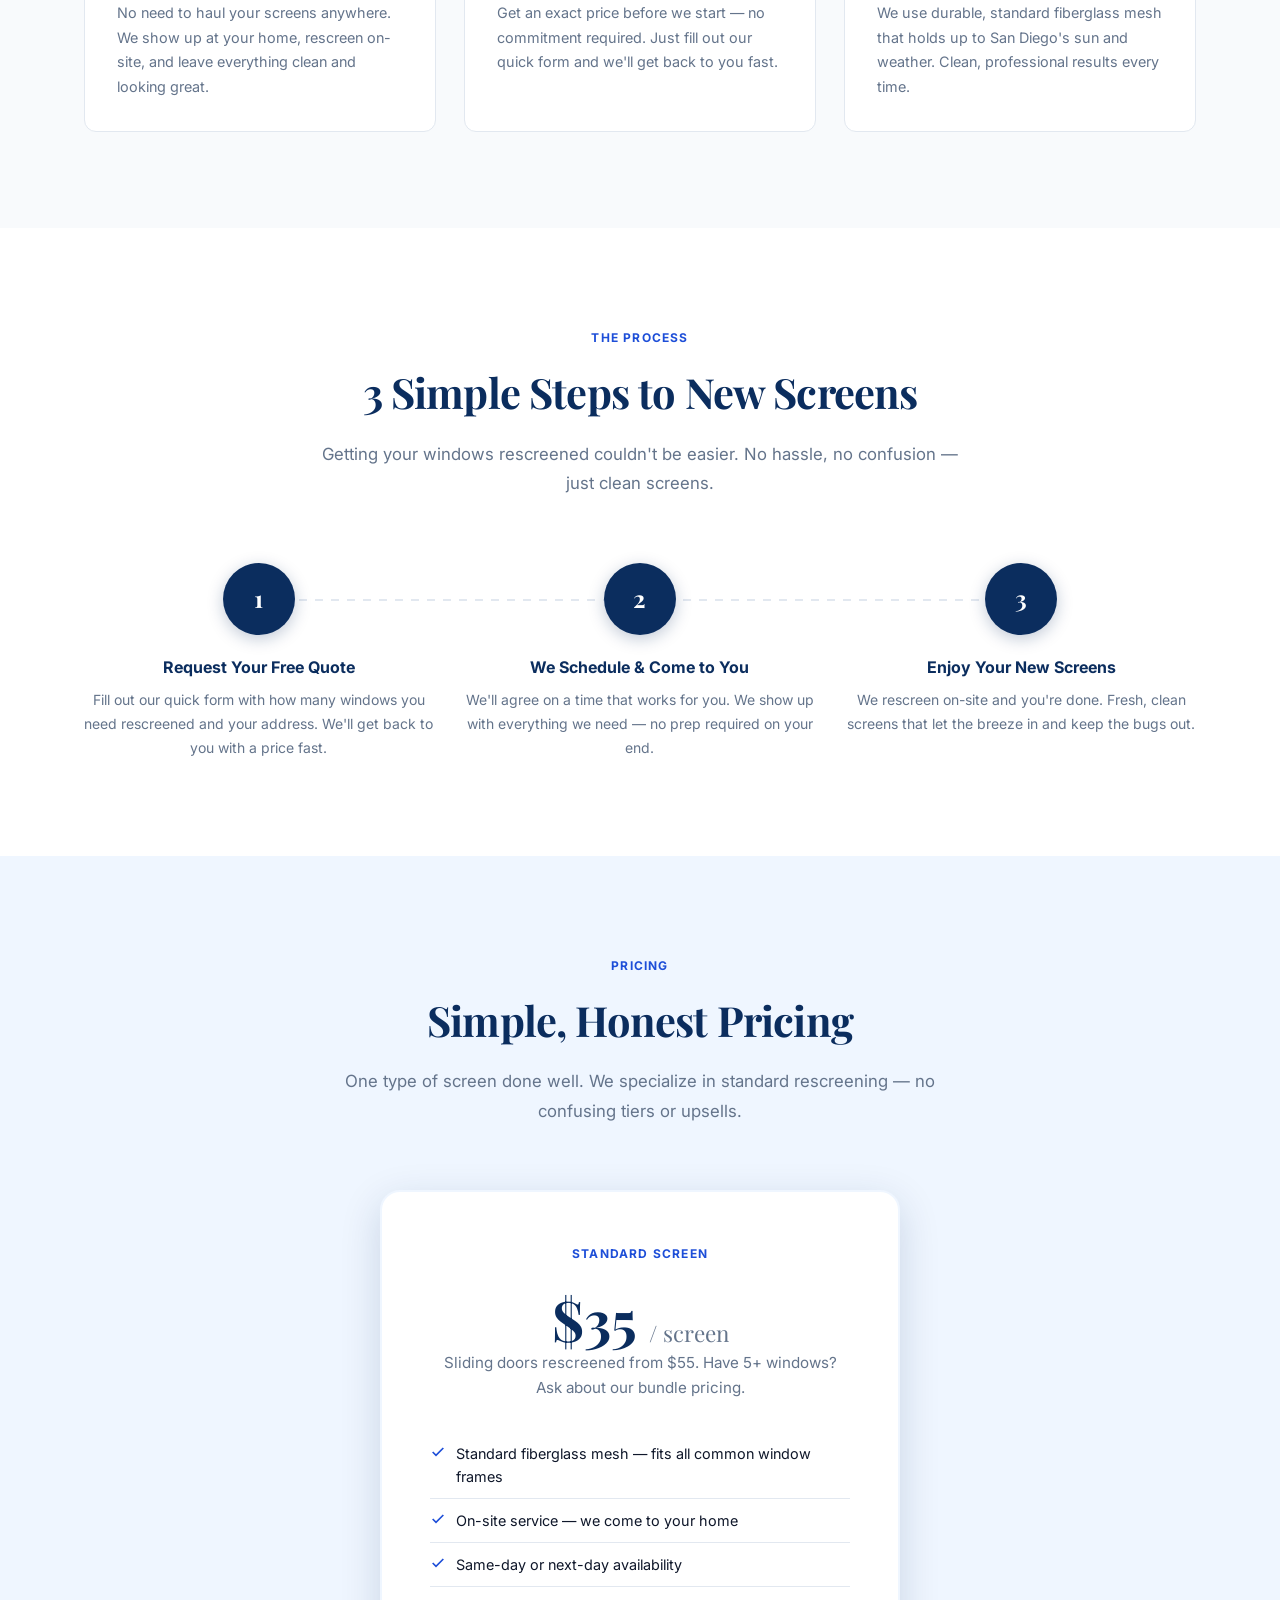
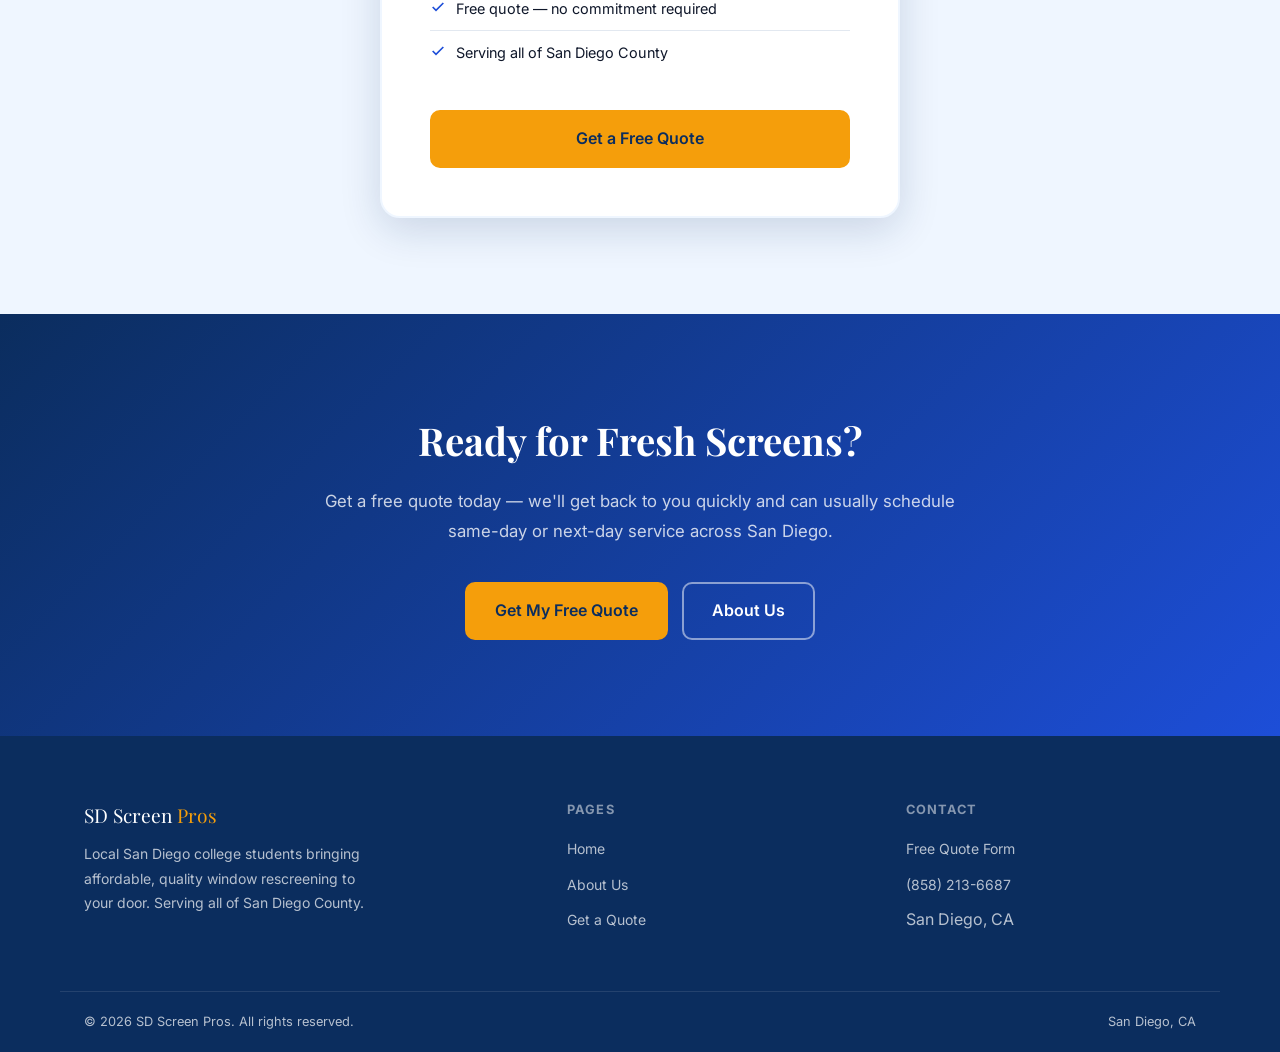
==== commit 9cf37222: "Replace email with phone number, wire up Formspree Contact: (858) 213-6687 across all pages Form act" ====
--- a/index.html
+++ b/index.html
@@ -238,7 +238,7 @@
         <h4>Contact</h4>
         <ul>
           <li><a href="contact.html">Free Quote Form</a></li>
-          <li><a href="mailto:hello@sdscreenpros.com">hello@sdscreenpros.com</a></li>
+          <li><a href="tel:8582136687">(858) 213-6687</a></li>
           <li>San Diego, CA</li>
         </ul>
       </div>
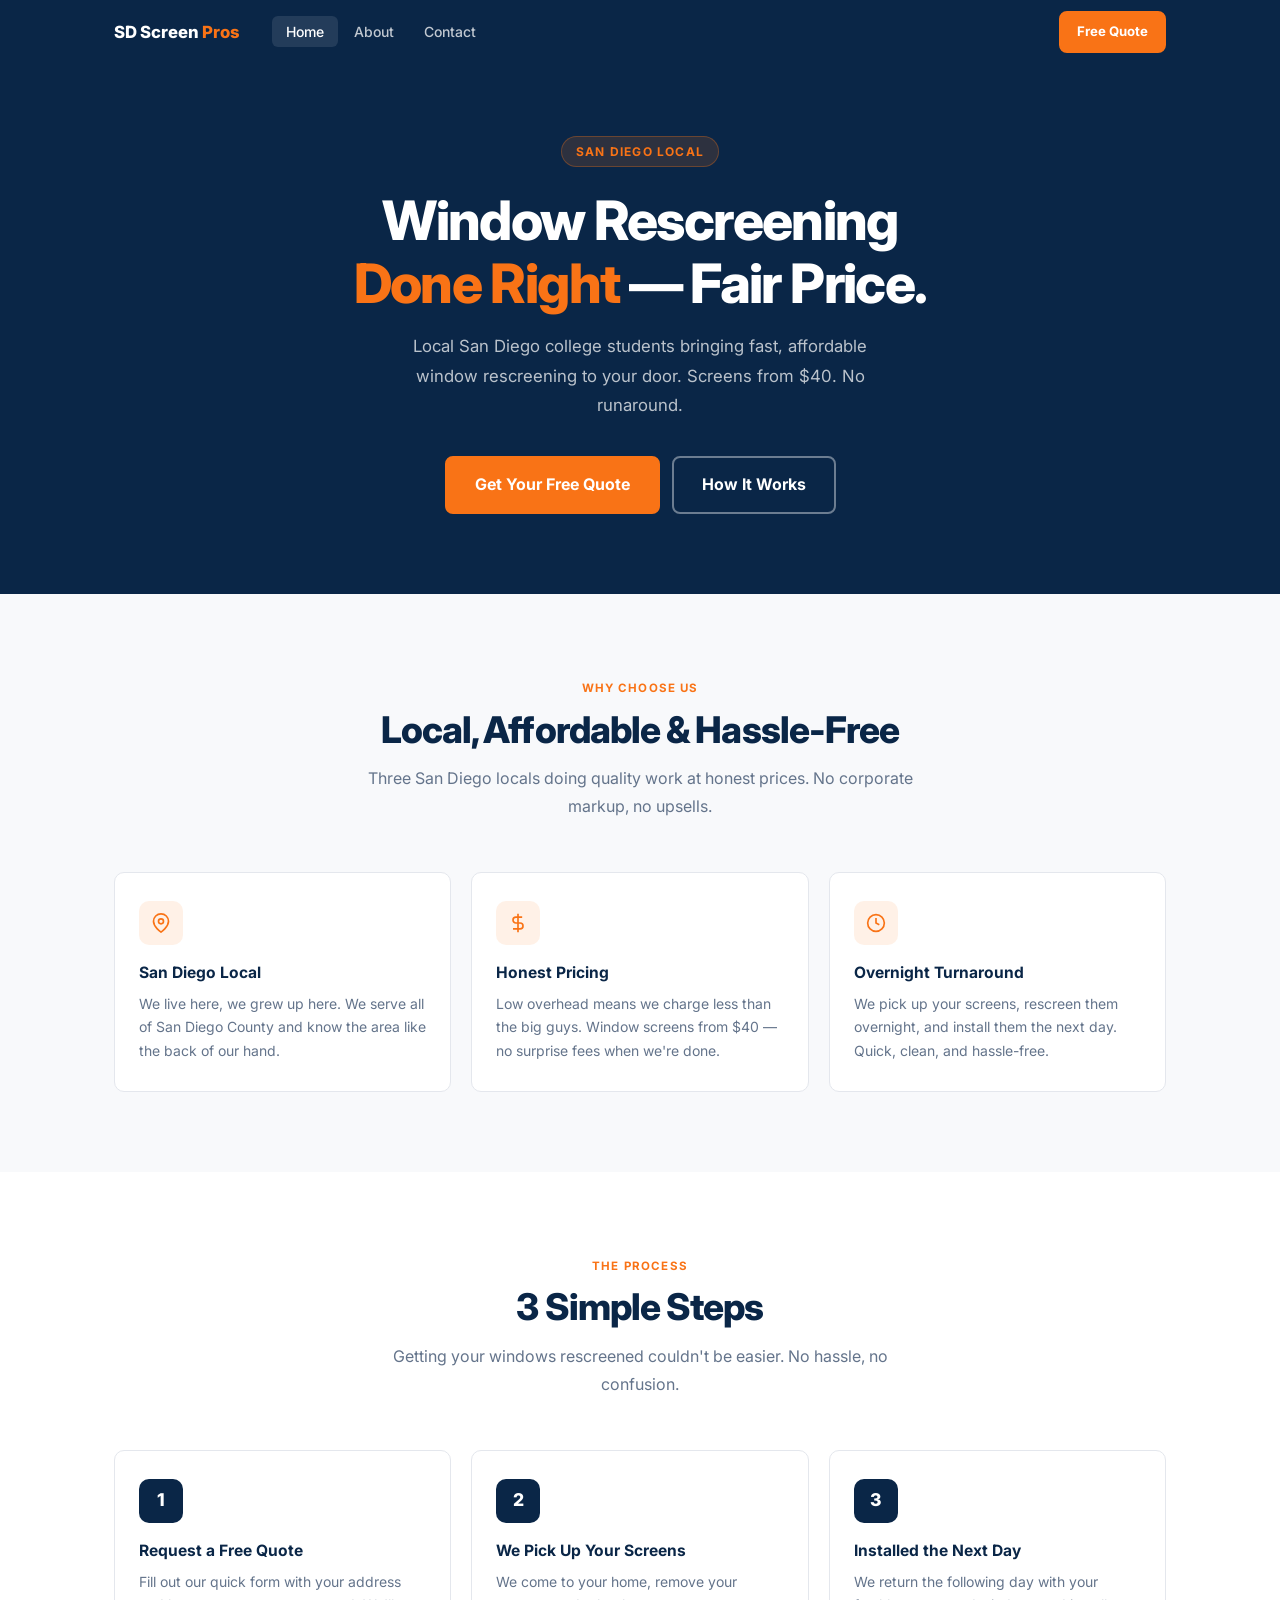
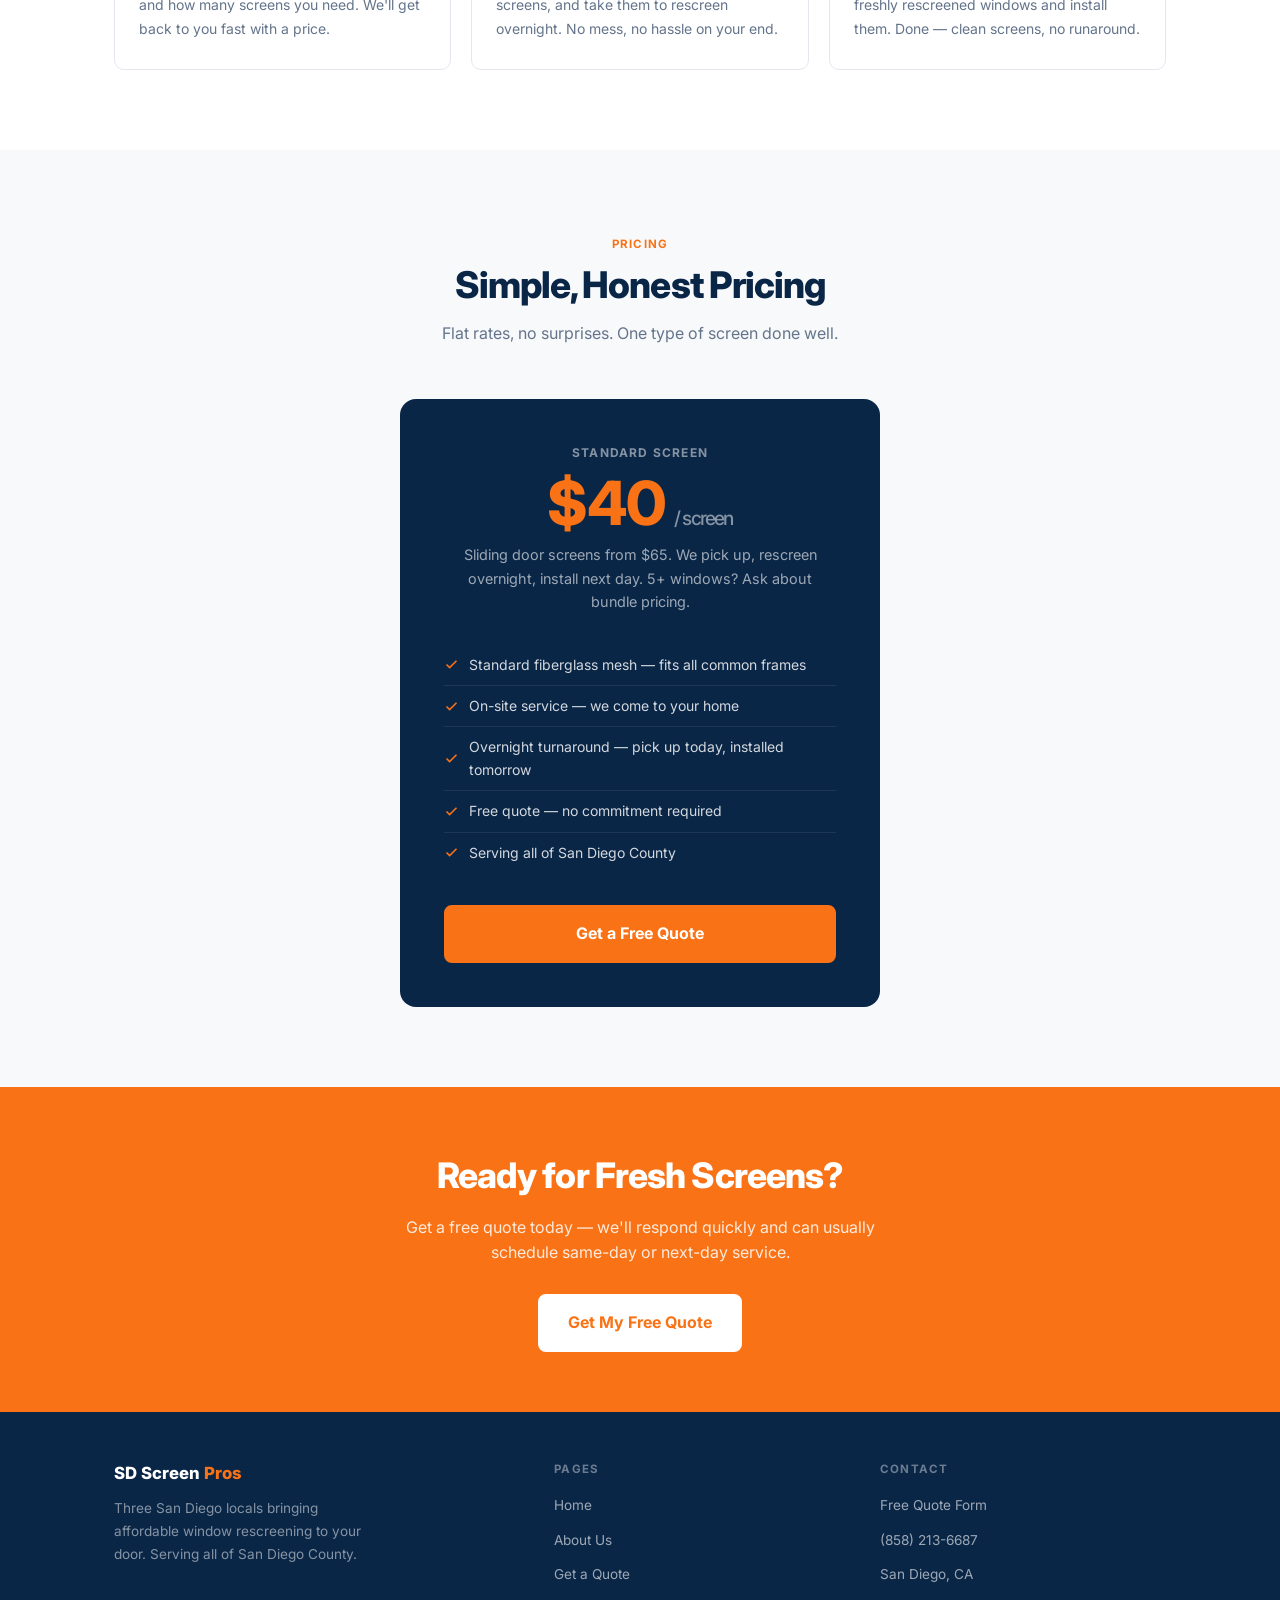
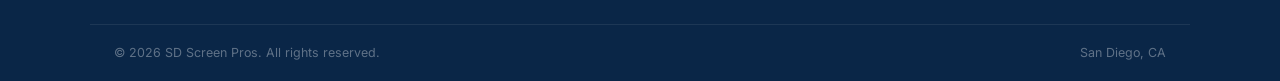
==== commit bf6cd574: "Redesign with navy/orange theme, overnight process, team section, updated pricing - Navy + orange co" ====
--- a/index.html
+++ b/index.html
@@ -4,14 +4,14 @@
   <meta charset="UTF-8" />
   <meta name="viewport" content="width=device-width, initial-scale=1.0" />
   <title>SD Screen Pros — Window Rescreening San Diego</title>
-  <meta name="description" content="Affordable window rescreening in San Diego. Local college students serving all of San Diego County. Standard screens starting at $35 each. Free quotes." />
+  <meta name="description" content="Affordable window rescreening in San Diego. Local college students serving all of San Diego County. Window screens from $40. Free quotes." />
   <link rel="preconnect" href="https://fonts.googleapis.com" />
   <link rel="preconnect" href="https://fonts.gstatic.com" crossorigin />
   <link rel="stylesheet" href="styles.css" />
 </head>
 <body>
 
-  <nav class="nav" id="main-nav">
+  <nav class="nav">
     <div class="nav-inner">
       <a href="index.html" class="nav-logo">SD Screen <span>Pros</span></a>
       <ul class="nav-links">
@@ -19,9 +19,7 @@
         <li><a href="about.html">About</a></li>
         <li><a href="contact.html">Contact</a></li>
       </ul>
-      <div style="margin-left:auto;">
-        <a href="contact.html" class="btn btn-primary btn-sm nav-cta">Free Quote</a>
-      </div>
+      <a href="contact.html" class="btn btn-orange btn-sm nav-btn">Free Quote</a>
       <button class="nav-hamburger" aria-label="Open menu" aria-expanded="false">
         <span></span><span></span><span></span>
       </button>
@@ -32,201 +30,139 @@
     <a href="index.html">Home</a>
     <a href="about.html">About</a>
     <a href="contact.html">Contact</a>
-    <a href="contact.html" class="btn btn-primary btn-md">Get Free Quote</a>
+    <a href="contact.html" class="drawer-btn btn btn-orange btn-md">Get Free Quote</a>
   </div>
 
   <main>
 
     <!-- HERO -->
     <section class="hero">
-      <div class="hero-inner">
-        <div class="hero-text">
-          <div class="hero-badge">San Diego Local</div>
-          <h1>Window Rescreening<br>Done <em>Right</em> —<br>At a Fair Price.</h1>
-          <p class="hero-sub">We're local San Diego college students bringing fast, affordable window rescreening to your door. Standard screens, quality work, no runaround.</p>
-          <div class="hero-actions">
-            <a href="contact.html" class="btn btn-primary btn-lg">Get Your Free Quote</a>
-            <a href="#how-it-works" class="btn btn-outline btn-lg">See How It Works</a>
-          </div>
-          <div class="hero-trust">
-            <div class="trust-item">
-              <svg width="16" height="16" viewBox="0 0 24 24" fill="none" stroke="currentColor" stroke-width="2.5"><polyline points="20 6 9 17 4 12"/></svg>
-              San Diego Local
-            </div>
-            <div class="trust-item">
-              <svg width="16" height="16" viewBox="0 0 24 24" fill="none" stroke="currentColor" stroke-width="2.5"><polyline points="20 6 9 17 4 12"/></svg>
-              Free Estimates
-            </div>
-            <div class="trust-item">
-              <svg width="16" height="16" viewBox="0 0 24 24" fill="none" stroke="currentColor" stroke-width="2.5"><polyline points="20 6 9 17 4 12"/></svg>
-              We Come to You
-            </div>
-          </div>
-        </div>
-
-        <div class="hero-card">
-          <div class="hero-card-title">Standard Screen Pricing</div>
-          <div class="hero-card-sub">Flat rates — no surprises</div>
-          <div class="price-row">
-            <div class="price-label">Window Screen</div>
-            <div class="price-amount">$35 <span class="price-note">/ screen</span></div>
-          </div>
-          <div class="price-row">
-            <div class="price-label">Sliding Door Screen</div>
-            <div class="price-amount">$55 <span class="price-note">/ screen</span></div>
-          </div>
-          <div class="price-row">
-            <div class="price-label">5+ Windows</div>
-            <div class="price-amount">Ask us <span class="price-note">bundle deal</span></div>
-          </div>
-          <a href="contact.html" class="btn btn-primary btn-md" style="width:100%;justify-content:center;">Get My Free Quote</a>
-        </div>
+      <div class="hero-eyebrow">San Diego Local</div>
+      <h1>Window Rescreening<br><span>Done Right</span> — Fair Price.</h1>
+      <p>Local San Diego college students bringing fast, affordable window rescreening to your door. Screens from $40. No runaround.</p>
+      <div class="hero-actions">
+        <a href="contact.html" class="btn btn-orange btn-lg">Get Your Free Quote</a>
+        <a href="#how" class="btn btn-white-outline btn-lg">How It Works</a>
       </div>
     </section>
 
     <!-- WHY US -->
-    <section class="section bg-cream">
+    <section class="section bg-off">
       <div class="container">
-        <div class="section-header">
-          <span class="section-label">Why Choose Us</span>
-          <h2>Local, Affordable & Hassle-Free</h2>
-          <p>No big company markups. Just two San Diego college students who do quality work at honest prices.</p>
+        <div class="section-header centered">
+          <span class="section-tag">Why Choose Us</span>
+          <h2 class="section-title">Local, Affordable &amp; Hassle-Free</h2>
+          <p class="section-sub">Three San Diego locals doing quality work at honest prices. No corporate markup, no upsells.</p>
         </div>
-        <div class="features-grid">
-          <div class="feature-card">
-            <div class="feature-icon">
-              <svg width="24" height="24" viewBox="0 0 24 24" fill="none" stroke="currentColor" stroke-width="1.8"><path d="M21 10c0 7-9 13-9 13s-9-6-9-13a9 9 0 0 1 18 0z"/><circle cx="12" cy="10" r="3"/></svg>
+        <div class="feat-grid">
+          <div class="feat-card">
+            <div class="feat-icon">
+              <svg width="20" height="20" viewBox="0 0 24 24" fill="none" stroke="currentColor" stroke-width="2"><path d="M21 10c0 7-9 13-9 13s-9-6-9-13a9 9 0 0 1 18 0z"/><circle cx="12" cy="10" r="3"/></svg>
             </div>
             <h3>San Diego Local</h3>
-            <p>We're based right here in San Diego and serve all of San Diego County. We know the area, we live here, and we're invested in the community.</p>
+            <p>We live here, we grew up here. We serve all of San Diego County and know the area like the back of our hand.</p>
           </div>
-          <div class="feature-card">
-            <div class="feature-icon">
-              <svg width="24" height="24" viewBox="0 0 24 24" fill="none" stroke="currentColor" stroke-width="1.8"><line x1="12" y1="1" x2="12" y2="23"/><path d="M17 5H9.5a3.5 3.5 0 0 0 0 7h5a3.5 3.5 0 0 1 0 7H6"/></svg>
+          <div class="feat-card">
+            <div class="feat-icon">
+              <svg width="20" height="20" viewBox="0 0 24 24" fill="none" stroke="currentColor" stroke-width="2"><line x1="12" y1="1" x2="12" y2="23"/><path d="M17 5H9.5a3.5 3.5 0 0 0 0 7h5a3.5 3.5 0 0 1 0 7H6"/></svg>
             </div>
-            <h3>Affordable Pricing</h3>
-            <p>As college students, we keep our overhead low and pass the savings to you. Quality rescreening at prices the big guys can't compete with.</p>
+            <h3>Honest Pricing</h3>
+            <p>Low overhead means we charge less than the big guys. Window screens from $40 — no surprise fees when we're done.</p>
           </div>
-          <div class="feature-card">
-            <div class="feature-icon">
-              <svg width="24" height="24" viewBox="0 0 24 24" fill="none" stroke="currentColor" stroke-width="1.8"><circle cx="12" cy="12" r="10"/><polyline points="12 6 12 12 16 14"/></svg>
+          <div class="feat-card">
+            <div class="feat-icon">
+              <svg width="20" height="20" viewBox="0 0 24 24" fill="none" stroke="currentColor" stroke-width="2"><circle cx="12" cy="12" r="10"/><polyline points="12 6 12 12 16 14"/></svg>
             </div>
-            <h3>Fast Turnaround</h3>
-            <p>Most jobs are done same-day or next-day. We come to you with everything needed to get your screens looking new — no back-and-forth trips.</p>
-          </div>
-          <div class="feature-card">
-            <div class="feature-icon">
-              <svg width="24" height="24" viewBox="0 0 24 24" fill="none" stroke="currentColor" stroke-width="1.8"><path d="M3 9l9-7 9 7v11a2 2 0 0 1-2 2H5a2 2 0 0 1-2-2z"/><polyline points="9 22 9 12 15 12 15 22"/></svg>
-            </div>
-            <h3>We Come to You</h3>
-            <p>No need to haul your screens anywhere. We show up at your home, rescreen on-site, and leave everything clean and looking great.</p>
-          </div>
-          <div class="feature-card">
-            <div class="feature-icon">
-              <svg width="24" height="24" viewBox="0 0 24 24" fill="none" stroke="currentColor" stroke-width="1.8"><polyline points="20 6 9 17 4 12"/></svg>
-            </div>
-            <h3>Free Quotes</h3>
-            <p>Get an exact price before we start — no commitment required. Just fill out our quick form and we'll get back to you fast.</p>
-          </div>
-          <div class="feature-card">
-            <div class="feature-icon">
-              <svg width="24" height="24" viewBox="0 0 24 24" fill="none" stroke="currentColor" stroke-width="1.8"><path d="M22 11.08V12a10 10 0 1 1-5.93-9.14"/><polyline points="22 4 12 14.01 9 11.01"/></svg>
-            </div>
-            <h3>Quality Materials</h3>
-            <p>We use durable, standard fiberglass mesh that holds up to San Diego's sun and weather. Clean, professional results every time.</p>
+            <h3>Overnight Turnaround</h3>
+            <p>We pick up your screens, rescreen them overnight, and install them the next day. Quick, clean, and hassle-free.</p>
           </div>
         </div>
       </div>
     </section>
 
     <!-- HOW IT WORKS -->
-    <section class="section" id="how-it-works">
+    <section class="section" id="how">
       <div class="container">
-        <div class="section-header">
-          <span class="section-label">The Process</span>
-          <h2>3 Simple Steps to New Screens</h2>
-          <p>Getting your windows rescreened couldn't be easier. No hassle, no confusion — just clean screens.</p>
+        <div class="section-header centered">
+          <span class="section-tag">The Process</span>
+          <h2 class="section-title">3 Simple Steps</h2>
+          <p class="section-sub">Getting your windows rescreened couldn't be easier. No hassle, no confusion.</p>
         </div>
-        <div class="steps-grid">
-          <div class="step">
-            <div class="step-num">1</div>
-            <h3>Request Your Free Quote</h3>
-            <p>Fill out our quick form with how many windows you need rescreened and your address. We'll get back to you with a price fast.</p>
+        <div class="feat-grid">
+          <div class="feat-card">
+            <div class="feat-icon" style="background:var(--navy);color:#fff;font-size:1.1rem;font-weight:800;">1</div>
+            <h3>Request a Free Quote</h3>
+            <p>Fill out our quick form with your address and how many screens you need. We'll get back to you fast with a price.</p>
           </div>
-          <div class="step">
-            <div class="step-num">2</div>
-            <h3>We Schedule & Come to You</h3>
-            <p>We'll agree on a time that works for you. We show up with everything we need — no prep required on your end.</p>
+          <div class="feat-card">
+            <div class="feat-icon" style="background:var(--navy);color:#fff;font-size:1.1rem;font-weight:800;">2</div>
+            <h3>We Pick Up Your Screens</h3>
+            <p>We come to your home, remove your screens, and take them to rescreen overnight. No mess, no hassle on your end.</p>
           </div>
-          <div class="step">
-            <div class="step-num">3</div>
-            <h3>Enjoy Your New Screens</h3>
-            <p>We rescreen on-site and you're done. Fresh, clean screens that let the breeze in and keep the bugs out.</p>
+          <div class="feat-card">
+            <div class="feat-icon" style="background:var(--navy);color:#fff;font-size:1.1rem;font-weight:800;">3</div>
+            <h3>Installed the Next Day</h3>
+            <p>We return the following day with your freshly rescreened windows and install them. Done — clean screens, no runaround.</p>
           </div>
         </div>
       </div>
     </section>
 
     <!-- PRICING -->
-    <section class="section bg-light">
+    <section class="section bg-off">
       <div class="container">
-        <div class="section-header">
-          <span class="section-label">Pricing</span>
-          <h2>Simple, Honest Pricing</h2>
-          <p>One type of screen done well. We specialize in standard rescreening — no confusing tiers or upsells.</p>
+        <div class="section-header centered">
+          <span class="section-tag">Pricing</span>
+          <h2 class="section-title">Simple, Honest Pricing</h2>
+          <p class="section-sub">Flat rates, no surprises. One type of screen done well.</p>
         </div>
-        <div class="pricing-card">
-          <span class="section-label">Standard Screen</span>
-          <div class="pricing-main-price">$35 <span>/ screen</span></div>
-          <div class="pricing-desc">Sliding doors rescreened from $55. Have 5+ windows? Ask about our bundle pricing.</div>
-          <ul class="pricing-features">
+        <div class="price-card">
+          <div class="tag">Standard Screen</div>
+          <div class="price-big">$40 <sub>/ screen</sub></div>
+          <p class="price-desc">Sliding door screens from $65. We pick up, rescreen overnight, install next day. 5+ windows? Ask about bundle pricing.</p>
+          <ul class="price-list">
             <li>
-              <svg class="check" width="16" height="16" viewBox="0 0 24 24" fill="none" stroke="currentColor" stroke-width="2.5"><polyline points="20 6 9 17 4 12"/></svg>
-              Standard fiberglass mesh — fits all common window frames
+              <svg width="15" height="15" viewBox="0 0 24 24" fill="none" stroke="currentColor" stroke-width="2.5"><polyline points="20 6 9 17 4 12"/></svg>
+              Standard fiberglass mesh — fits all common frames
             </li>
             <li>
-              <svg class="check" width="16" height="16" viewBox="0 0 24 24" fill="none" stroke="currentColor" stroke-width="2.5"><polyline points="20 6 9 17 4 12"/></svg>
+              <svg width="15" height="15" viewBox="0 0 24 24" fill="none" stroke="currentColor" stroke-width="2.5"><polyline points="20 6 9 17 4 12"/></svg>
               On-site service — we come to your home
             </li>
             <li>
-              <svg class="check" width="16" height="16" viewBox="0 0 24 24" fill="none" stroke="currentColor" stroke-width="2.5"><polyline points="20 6 9 17 4 12"/></svg>
-              Same-day or next-day availability
+              <svg width="15" height="15" viewBox="0 0 24 24" fill="none" stroke="currentColor" stroke-width="2.5"><polyline points="20 6 9 17 4 12"/></svg>
+              Overnight turnaround — pick up today, installed tomorrow
             </li>
             <li>
-              <svg class="check" width="16" height="16" viewBox="0 0 24 24" fill="none" stroke="currentColor" stroke-width="2.5"><polyline points="20 6 9 17 4 12"/></svg>
+              <svg width="15" height="15" viewBox="0 0 24 24" fill="none" stroke="currentColor" stroke-width="2.5"><polyline points="20 6 9 17 4 12"/></svg>
               Free quote — no commitment required
             </li>
             <li>
-              <svg class="check" width="16" height="16" viewBox="0 0 24 24" fill="none" stroke="currentColor" stroke-width="2.5"><polyline points="20 6 9 17 4 12"/></svg>
+              <svg width="15" height="15" viewBox="0 0 24 24" fill="none" stroke="currentColor" stroke-width="2.5"><polyline points="20 6 9 17 4 12"/></svg>
               Serving all of San Diego County
             </li>
           </ul>
-          <a href="contact.html" class="btn btn-primary btn-lg" style="width:100%;justify-content:center;">Get a Free Quote</a>
+          <a href="contact.html" class="btn btn-orange btn-lg" style="width:100%;justify-content:center;">Get a Free Quote</a>
         </div>
       </div>
     </section>
 
     <!-- CTA -->
-    <section class="cta-section">
-      <div class="cta-inner">
-        <h2>Ready for Fresh Screens?</h2>
-        <p>Get a free quote today — we'll get back to you quickly and can usually schedule same-day or next-day service across San Diego.</p>
-        <div class="cta-actions">
-          <a href="contact.html" class="btn btn-primary btn-lg">Get My Free Quote</a>
-          <a href="about.html" class="btn btn-outline btn-lg">About Us</a>
-        </div>
-      </div>
+    <section class="cta-strip">
+      <h2>Ready for Fresh Screens?</h2>
+      <p>Get a free quote today — we'll respond quickly and can usually schedule same-day or next-day service.</p>
+      <a href="contact.html" class="btn btn-white btn-lg">Get My Free Quote</a>
     </section>
 
   </main>
 
   <footer class="footer">
-    <div class="footer-top">
-      <div class="footer-brand">
-        <div class="footer-brand-name">SD Screen <span>Pros</span></div>
-        <p class="footer-tagline">Local San Diego college students bringing affordable, quality window rescreening to your door. Serving all of San Diego County.</p>
+    <div class="footer-inner">
+      <div>
+        <div class="footer-logo">SD Screen <span>Pros</span></div>
+        <p class="footer-tagline">Three San Diego locals bringing affordable window rescreening to your door. Serving all of San Diego County.</p>
       </div>
-      <div class="footer-col">
+      <div>
         <h4>Pages</h4>
         <ul>
           <li><a href="index.html">Home</a></li>
@@ -234,12 +170,12 @@
           <li><a href="contact.html">Get a Quote</a></li>
         </ul>
       </div>
-      <div class="footer-col">
+      <div>
         <h4>Contact</h4>
         <ul>
           <li><a href="contact.html">Free Quote Form</a></li>
           <li><a href="tel:8582136687">(858) 213-6687</a></li>
-          <li>San Diego, CA</li>
+          <li><span>San Diego, CA</span></li>
         </ul>
       </div>
     </div>
--- a/styles.css
+++ b/styles.css
@@ -1,361 +1,281 @@
-@import url('https://fonts.googleapis.com/css2?family=Inter:wght@400;500;600;700&family=Playfair+Display:wght@700&display=swap');
+@import url('https://fonts.googleapis.com/css2?family=Inter:wght@400;500;600;700;800&display=swap');
 
 *, *::before, *::after { box-sizing: border-box; margin: 0; padding: 0; }
 
 :root {
-  --navy:   #0B2D5E;
-  --blue:   #1D4ED8;
-  --sky:    #3B82F6;
-  --amber:  #F59E0B;
-  --amber-dark: #D97706;
-  --cream:  #F8FAFC;
-  --light:  #EFF6FF;
-  --stone:  #64748B;
-  --dark:   #0F172A;
-  --border: #E2E8F0;
-  --radius: 12px;
-  --shadow: 0 4px 24px rgba(11,45,94,0.10);
-  --shadow-lg: 0 12px 40px rgba(11,45,94,0.16);
-  --nav-h:  68px;
-  --font:   'Inter', system-ui, sans-serif;
-  --display:'Playfair Display', Georgia, serif;
-  --max:    1160px;
+  --navy:       #0A2647;
+  --navy-light: #0D3261;
+  --orange:     #F97316;
+  --orange-dark:#EA580C;
+  --white:      #ffffff;
+  --off-white:  #F8F9FB;
+  --border:     #E4E7ED;
+  --text:       #1A202C;
+  --muted:      #64748B;
+  --font:       'Inter', system-ui, sans-serif;
+  --nav-h:      64px;
+  --max:        1100px;
+  --radius:     10px;
 }
 
 html { scroll-behavior: smooth; }
-body { font-family: var(--font); color: var(--dark); background: #fff; line-height: 1.6; }
-img  { display: block; max-width: 100%; }
-a    { color: inherit; text-decoration: none; }
-ul   { list-style: none; }
+body { font-family: var(--font); color: var(--text); background: #fff; line-height: 1.6; -webkit-font-smoothing: antialiased; }
+a { text-decoration: none; color: inherit; }
+ul { list-style: none; }
+img { display: block; max-width: 100%; }
 
 /* ── NAV ── */
 .nav {
   position: fixed; top: 0; left: 0; right: 0; z-index: 100;
-  height: var(--nav-h);
-  background: rgba(11,45,94,0.97);
-  backdrop-filter: blur(12px);
-  box-shadow: 0 1px 0 rgba(255,255,255,0.08);
+  height: var(--nav-h); background: var(--navy);
 }
 .nav-inner {
   max-width: var(--max); margin: 0 auto; padding: 0 24px;
   height: 100%; display: flex; align-items: center; gap: 32px;
 }
 .nav-logo {
-  font-family: var(--display); font-size: 1.15rem;
-  color: #fff; flex-shrink: 0; letter-spacing: -0.01em;
-}
-.nav-logo span { color: var(--amber); }
-.nav-links { display: flex; gap: 4px; flex: 1; }
+  font-size: 1.05rem; font-weight: 800; color: #fff; letter-spacing: -0.01em; flex-shrink: 0;
+}
+.nav-logo span { color: var(--orange); }
+.nav-links { display: flex; gap: 2px; flex: 1; }
 .nav-links a {
-  font-size: 0.875rem; font-weight: 500; color: rgba(255,255,255,0.8);
-  padding: 6px 14px; border-radius: 6px; transition: all 0.2s;
+  font-size: 0.875rem; font-weight: 500; color: rgba(255,255,255,0.75);
+  padding: 7px 14px; border-radius: 6px; transition: all 0.15s;
 }
 .nav-links a:hover, .nav-links a.active { color: #fff; background: rgba(255,255,255,0.1); }
-.nav-cta {
-  background: var(--amber); color: var(--navy) !important;
-  font-weight: 700; padding: 8px 18px !important;
-  border-radius: 8px !important; background: var(--amber) !important;
-}
-.nav-cta:hover { background: var(--amber-dark) !important; }
+.nav-btn {
+  margin-left: auto; background: var(--orange); color: #fff;
+  font-size: 0.85rem; font-weight: 700; padding: 8px 18px;
+  border-radius: 8px; transition: background 0.15s; white-space: nowrap;
+}
+.nav-btn:hover { background: var(--orange-dark); }
 .nav-hamburger {
-  display: none; background: none; border: none; cursor: pointer;
-  padding: 6px; margin-left: auto;
-}
-.nav-hamburger span {
-  display: block; width: 22px; height: 2px;
-  background: #fff; margin: 5px 0; border-radius: 2px; transition: 0.3s;
-}
+  display: none; background: none; border: none; cursor: pointer; padding: 4px; margin-left: auto;
+}
+.nav-hamburger span { display: block; width: 22px; height: 2px; background: #fff; margin: 5px 0; border-radius: 2px; transition: 0.3s; }
+
+/* ── MOBILE DRAWER ── */
+.nav-drawer {
+  position: fixed; top: var(--nav-h); left: 0; right: 0; bottom: 0;
+  background: var(--navy); z-index: 99; padding: 20px 24px;
+  display: flex; flex-direction: column; gap: 6px;
+  transform: translateX(100%); transition: transform 0.28s ease;
+}
+.nav-drawer.open { transform: translateX(0); }
+.nav-drawer a { color: rgba(255,255,255,0.85); font-size: 1.05rem; font-weight: 500; padding: 13px 16px; border-radius: 8px; transition: all 0.15s; }
+.nav-drawer a:hover { background: rgba(255,255,255,0.1); color: #fff; }
+.nav-drawer .drawer-btn { background: var(--orange); color: #fff; text-align: center; font-weight: 700; margin-top: 8px; }
+
+/* ── HERO ── */
+.hero {
+  background: var(--navy);
+  padding: calc(var(--nav-h) + 72px) 24px 80px;
+  text-align: center;
+}
+.hero-eyebrow {
+  display: inline-flex; align-items: center; gap: 7px;
+  background: rgba(249,115,22,0.15); border: 1px solid rgba(249,115,22,0.3);
+  color: var(--orange); font-size: 0.75rem; font-weight: 700;
+  letter-spacing: 0.1em; text-transform: uppercase;
+  padding: 5px 14px; border-radius: 999px; margin-bottom: 22px;
+}
+.hero h1 {
+  font-size: clamp(2.2rem, 5vw, 3.4rem); font-weight: 800;
+  color: #fff; line-height: 1.15; letter-spacing: -0.03em;
+  max-width: 720px; margin: 0 auto 18px;
+}
+.hero h1 span { color: var(--orange); }
+.hero p {
+  font-size: 1.05rem; color: rgba(255,255,255,0.72);
+  max-width: 520px; margin: 0 auto 36px; line-height: 1.75;
+}
+.hero-actions { display: flex; gap: 12px; justify-content: center; flex-wrap: wrap; }
 
 /* ── BUTTONS ── */
 .btn {
-  display: inline-flex; align-items: center; justify-content: center;
-  gap: 8px; font-family: var(--font); font-weight: 600;
-  border-radius: 10px; cursor: pointer; border: 2px solid transparent;
-  transition: all 0.2s; text-decoration: none; white-space: nowrap;
-}
-.btn-primary { background: var(--amber); color: var(--navy); border-color: var(--amber); }
-.btn-primary:hover { background: var(--amber-dark); border-color: var(--amber-dark); transform: translateY(-1px); box-shadow: 0 4px 16px rgba(245,158,11,0.35); }
-.btn-outline { background: transparent; color: #fff; border-color: rgba(255,255,255,0.5); }
-.btn-outline:hover { background: rgba(255,255,255,0.1); border-color: #fff; }
+  display: inline-flex; align-items: center; gap: 8px;
+  font-family: var(--font); font-weight: 700; border-radius: 8px;
+  cursor: pointer; border: 2px solid transparent; transition: all 0.18s;
+}
+.btn-orange { background: var(--orange); color: #fff; border-color: var(--orange); }
+.btn-orange:hover { background: var(--orange-dark); border-color: var(--orange-dark); transform: translateY(-1px); }
+.btn-white-outline { background: transparent; color: #fff; border-color: rgba(255,255,255,0.4); }
+.btn-white-outline:hover { border-color: #fff; background: rgba(255,255,255,0.08); }
 .btn-navy { background: var(--navy); color: #fff; border-color: var(--navy); }
-.btn-navy:hover { background: #0a2550; transform: translateY(-1px); box-shadow: var(--shadow); }
+.btn-navy:hover { background: var(--navy-light); }
 .btn-lg { padding: 14px 28px; font-size: 1rem; }
 .btn-md { padding: 11px 22px; font-size: 0.9rem; }
 .btn-sm { padding: 8px 16px; font-size: 0.825rem; }
 
-/* ── HERO ── */
-.hero {
-  padding-top: var(--nav-h);
-  background: linear-gradient(135deg, var(--navy) 0%, #1a4a8a 60%, #1D4ED8 100%);
-  min-height: 92vh; display: flex; align-items: center; position: relative; overflow: hidden;
-}
-.hero::before {
-  content: ''; position: absolute; inset: 0;
-  background: url("data:image/svg+xml,%3Csvg width='60' height='60' viewBox='0 0 60 60' xmlns='http://www.w3.org/2000/svg'%3E%3Cg fill='none' fill-rule='evenodd'%3E%3Cg fill='%23ffffff' fill-opacity='0.03'%3E%3Cpath d='M36 34v-4h-2v4h-4v2h4v4h2v-4h4v-2h-4zm0-30V0h-2v4h-4v2h4v4h2V6h4V4h-4zM6 34v-4H4v4H0v2h4v4h2v-4h4v-2H6zM6 4V0H4v4H0v2h4v4h2V6h4V4H6z'/%3E%3C/g%3E%3C/g%3E%3C/svg%3E");
-}
-.hero-inner {
-  max-width: var(--max); margin: 0 auto; padding: 80px 24px;
-  display: grid; grid-template-columns: 1fr 420px; gap: 64px; align-items: center;
-  position: relative; z-index: 1;
-}
-.hero-badge {
-  display: inline-flex; align-items: center; gap: 8px;
-  background: rgba(245,158,11,0.15); border: 1px solid rgba(245,158,11,0.35);
-  color: var(--amber); font-size: 0.8rem; font-weight: 600;
-  letter-spacing: 0.06em; text-transform: uppercase;
-  padding: 6px 14px; border-radius: 999px; margin-bottom: 20px;
-}
-.hero-badge::before { content: '●'; font-size: 0.5rem; }
-.hero h1 {
-  font-family: var(--display); font-size: clamp(2.4rem, 5vw, 3.6rem);
-  color: #fff; line-height: 1.15; margin-bottom: 20px; letter-spacing: -0.02em;
-}
-.hero h1 em { font-style: normal; color: var(--amber); }
-.hero-sub { font-size: 1.1rem; color: rgba(255,255,255,0.78); margin-bottom: 36px; max-width: 520px; line-height: 1.75; }
-.hero-actions { display: flex; gap: 14px; flex-wrap: wrap; margin-bottom: 48px; }
-.hero-trust { display: flex; gap: 24px; flex-wrap: wrap; }
-.trust-item { display: flex; align-items: center; gap: 8px; color: rgba(255,255,255,0.7); font-size: 0.85rem; }
-.trust-item svg { color: var(--amber); flex-shrink: 0; }
-
-.hero-card {
-  background: #fff; border-radius: 20px; padding: 36px; box-shadow: var(--shadow-lg);
-}
-.hero-card-title { font-size: 1.1rem; font-weight: 700; color: var(--navy); margin-bottom: 4px; }
-.hero-card-sub { font-size: 0.875rem; color: var(--stone); margin-bottom: 28px; }
-.price-row {
+/* ── SECTIONS ── */
+.section { padding: 80px 0; }
+.container { max-width: var(--max); margin: 0 auto; padding: 0 24px; }
+.section-tag {
+  display: inline-block; font-size: 0.72rem; font-weight: 700;
+  letter-spacing: 0.1em; text-transform: uppercase;
+  color: var(--orange); margin-bottom: 10px;
+}
+.section-title {
+  font-size: clamp(1.7rem, 3vw, 2.3rem); font-weight: 800;
+  color: var(--navy); letter-spacing: -0.025em; line-height: 1.2;
+  margin-bottom: 12px;
+}
+.section-sub { color: var(--muted); font-size: 1rem; line-height: 1.75; max-width: 560px; }
+.section-header { margin-bottom: 52px; }
+.centered { text-align: center; }
+.centered .section-sub { margin: 0 auto; }
+.bg-off { background: var(--off-white); }
+
+/* ── FEATURE GRID (3-up) ── */
+.feat-grid { display: grid; grid-template-columns: repeat(3, 1fr); gap: 20px; }
+.feat-card {
+  background: #fff; border: 1px solid var(--border); border-radius: var(--radius);
+  padding: 28px 24px; transition: box-shadow 0.2s, transform 0.2s;
+}
+.feat-card:hover { box-shadow: 0 6px 24px rgba(10,38,71,0.09); transform: translateY(-2px); }
+.feat-icon {
+  width: 44px; height: 44px; border-radius: 10px;
+  background: rgba(249,115,22,0.1); color: var(--orange);
+  display: flex; align-items: center; justify-content: center; margin-bottom: 16px;
+}
+.feat-card h3 { font-size: 0.975rem; font-weight: 700; color: var(--navy); margin-bottom: 6px; }
+.feat-card p { font-size: 0.875rem; color: var(--muted); line-height: 1.7; }
+
+/* ── PRICING CARD ── */
+.price-card {
+  max-width: 480px; margin: 0 auto;
+  background: var(--navy); border-radius: 16px;
+  padding: 44px; color: #fff; text-align: center;
+}
+.price-card .tag { color: rgba(255,255,255,0.5); font-size: 0.75rem; font-weight: 700; letter-spacing: 0.1em; text-transform: uppercase; margin-bottom: 10px; }
+.price-big { font-size: 3.8rem; font-weight: 800; color: var(--orange); line-height: 1; letter-spacing: -0.03em; }
+.price-big sub { font-size: 1.2rem; font-weight: 500; color: rgba(255,255,255,0.5); vertical-align: baseline; }
+.price-desc { color: rgba(255,255,255,0.6); font-size: 0.9rem; margin: 10px 0 32px; }
+.price-list { text-align: left; margin-bottom: 32px; }
+.price-list li {
+  display: flex; align-items: center; gap: 10px;
+  font-size: 0.875rem; color: rgba(255,255,255,0.82);
+  padding: 9px 0; border-bottom: 1px solid rgba(255,255,255,0.08);
+}
+.price-list li:last-child { border: none; }
+.price-list svg { color: var(--orange); flex-shrink: 0; }
+
+/* ── CTA STRIP ── */
+.cta-strip {
+  background: var(--orange); padding: 60px 24px; text-align: center;
+}
+.cta-strip h2 { font-size: clamp(1.6rem, 3vw, 2.2rem); font-weight: 800; color: #fff; letter-spacing: -0.025em; margin-bottom: 12px; }
+.cta-strip p { color: rgba(255,255,255,0.85); font-size: 1rem; margin-bottom: 28px; max-width: 480px; margin-left: auto; margin-right: auto; }
+.btn-white { background: #fff; color: var(--orange); border: 2px solid #fff; font-weight: 700; }
+.btn-white:hover { background: var(--off-white); }
+
+/* ── PAGE HEADER ── */
+.page-header {
+  background: var(--navy);
+  padding: calc(var(--nav-h) + 52px) 24px 52px;
+  text-align: center;
+}
+.page-header h1 { font-size: clamp(1.9rem, 4vw, 2.8rem); font-weight: 800; color: #fff; letter-spacing: -0.03em; margin-bottom: 10px; }
+.page-header p { color: rgba(255,255,255,0.68); font-size: 1rem; max-width: 500px; margin: 0 auto; }
+
+/* ── ABOUT ── */
+.story-block { max-width: 680px; }
+.story-block p { color: var(--muted); font-size: 0.975rem; line-height: 1.85; margin-bottom: 16px; }
+.values-grid { display: grid; grid-template-columns: repeat(2, 1fr); gap: 14px; margin-top: 32px; }
+.value-card {
+  background: var(--off-white); border-radius: var(--radius); padding: 20px;
+  display: flex; gap: 12px;
+}
+.v-icon { font-size: 1.3rem; flex-shrink: 0; }
+.value-card h4 { font-size: 0.875rem; font-weight: 700; color: var(--navy); margin-bottom: 3px; }
+.value-card p { font-size: 0.825rem; color: var(--muted); line-height: 1.6; }
+.about-photo {
+  width: 100%; border-radius: 14px;
+  object-fit: cover; height: 380px;
+}
+.about-split { display: grid; grid-template-columns: 1fr 1fr; gap: 56px; align-items: start; }
+
+/* ── CONTACT ── */
+.contact-split { display: grid; grid-template-columns: 1fr 1.6fr; gap: 48px; align-items: start; }
+.contact-aside h2 { font-size: 1.5rem; font-weight: 800; color: var(--navy); letter-spacing: -0.02em; margin-bottom: 10px; }
+.contact-aside p { color: var(--muted); font-size: 0.9rem; line-height: 1.75; margin-bottom: 28px; }
+.c-detail { display: flex; gap: 12px; align-items: flex-start; margin-bottom: 18px; }
+.c-icon {
+  width: 38px; height: 38px; background: rgba(249,115,22,0.1); border-radius: 8px;
+  display: flex; align-items: center; justify-content: center; color: var(--orange); flex-shrink: 0;
+}
+.c-detail strong { display: block; font-size: 0.75rem; font-weight: 700; letter-spacing: 0.06em; text-transform: uppercase; color: var(--muted); margin-bottom: 2px; }
+.c-detail span { font-size: 0.95rem; color: var(--text); }
+.price-reminder { background: var(--off-white); border-radius: var(--radius); padding: 20px; margin-top: 8px; }
+.price-reminder .label { font-size: 0.72rem; font-weight: 700; text-transform: uppercase; letter-spacing: 0.08em; color: var(--muted); margin-bottom: 12px; }
+.pr-row { display: flex; justify-content: space-between; padding: 8px 0; border-bottom: 1px solid var(--border); font-size: 0.875rem; }
+.pr-row:last-child { border: none; }
+.pr-row .name { color: var(--text); font-weight: 500; }
+.pr-row .price { color: var(--navy); font-weight: 700; }
+
+/* ── FORM ── */
+.form-card {
+  background: #fff; border: 1px solid var(--border); border-radius: 14px; padding: 36px;
+  box-shadow: 0 4px 20px rgba(10,38,71,0.07);
+}
+.form-card h3 { font-size: 1.1rem; font-weight: 800; color: var(--navy); margin-bottom: 4px; }
+.form-card .sub { font-size: 0.85rem; color: var(--muted); margin-bottom: 24px; }
+.form-row { display: grid; grid-template-columns: 1fr 1fr; gap: 14px; }
+.form-group { margin-bottom: 16px; }
+.form-group label { display: block; font-size: 0.8rem; font-weight: 600; color: var(--text); margin-bottom: 5px; }
+.form-group input, .form-group select, .form-group textarea {
+  width: 100%; padding: 10px 13px; border: 1.5px solid var(--border);
+  border-radius: 7px; font-family: var(--font); font-size: 0.875rem;
+  color: var(--text); background: #fff; outline: none; transition: border-color 0.15s;
+}
+.form-group input:focus, .form-group select:focus, .form-group textarea:focus {
+  border-color: var(--orange); box-shadow: 0 0 0 3px rgba(249,115,22,0.1);
+}
+.form-group textarea { resize: vertical; min-height: 100px; }
+.submit-btn { width: 100%; padding: 13px; font-size: 0.95rem; border: none; border-radius: 8px; cursor: pointer; }
+.form-success {
+  display: none; text-align: center; padding: 28px;
+  background: #f0fdf4; border-radius: 10px; color: #166534; font-size: 0.95rem;
+}
+.form-success.show { display: block; }
+.form-success strong { display: block; font-size: 1.05rem; margin-bottom: 6px; }
+
+/* ── FOOTER ── */
+.footer { background: var(--navy); }
+.footer-inner {
+  max-width: var(--max); margin: 0 auto; padding: 48px 24px 28px;
+  display: grid; grid-template-columns: 1.4fr 1fr 1fr; gap: 40px;
+}
+.footer-logo { font-size: 1.05rem; font-weight: 800; color: #fff; margin-bottom: 10px; }
+.footer-logo span { color: var(--orange); }
+.footer-tagline { font-size: 0.85rem; color: rgba(255,255,255,0.5); line-height: 1.7; max-width: 260px; }
+.footer h4 { font-size: 0.72rem; font-weight: 700; text-transform: uppercase; letter-spacing: 0.1em; color: rgba(255,255,255,0.4); margin-bottom: 14px; }
+.footer ul li { margin-bottom: 9px; }
+.footer ul li a { font-size: 0.85rem; color: rgba(255,255,255,0.6); transition: color 0.15s; }
+.footer ul li a:hover { color: #fff; }
+.footer ul li span { font-size: 0.85rem; color: rgba(255,255,255,0.6); }
+.footer-bottom {
+  border-top: 1px solid rgba(255,255,255,0.08);
+  max-width: var(--max); margin: 0 auto; padding: 18px 24px;
   display: flex; justify-content: space-between; align-items: center;
-  padding: 14px 0; border-bottom: 1px solid var(--border);
-}
-.price-row:last-of-type { border-bottom: none; margin-bottom: 24px; }
-.price-label { font-size: 0.9rem; font-weight: 500; color: var(--dark); }
-.price-amount { font-size: 1.05rem; font-weight: 700; color: var(--navy); }
-.price-note { font-size: 0.75rem; color: var(--stone); font-weight: 400; }
-
-/* ── SECTION COMMONS ── */
-.section { padding: 96px 0; }
-.section-sm { padding: 64px 0; }
-.container { max-width: var(--max); margin: 0 auto; padding: 0 24px; }
-.section-label {
-  display: inline-block; font-size: 0.75rem; font-weight: 700;
-  letter-spacing: 0.1em; text-transform: uppercase;
-  color: var(--blue); margin-bottom: 12px;
-}
-.section-header { text-align: center; max-width: 640px; margin: 0 auto 64px; }
-.section-header h2 {
-  font-family: var(--display); font-size: clamp(1.8rem, 3.5vw, 2.6rem);
-  color: var(--navy); margin-bottom: 14px; letter-spacing: -0.02em;
-}
-.section-header p { color: var(--stone); font-size: 1.05rem; line-height: 1.75; }
-.bg-cream { background: var(--cream); }
-.bg-navy { background: var(--navy); }
-.bg-light { background: var(--light); }
-
-/* ── WHY US ── */
-.features-grid {
-  display: grid; grid-template-columns: repeat(3, 1fr); gap: 28px;
-}
-.feature-card {
-  background: #fff; border-radius: var(--radius); padding: 32px;
-  border: 1px solid var(--border); transition: all 0.25s;
-}
-.feature-card:hover { box-shadow: var(--shadow); transform: translateY(-3px); }
-.feature-icon {
-  width: 52px; height: 52px; border-radius: 12px;
-  background: var(--light); display: flex; align-items: center;
-  justify-content: center; margin-bottom: 20px; color: var(--blue);
-}
-.feature-card h3 { font-size: 1.05rem; font-weight: 700; color: var(--navy); margin-bottom: 8px; }
-.feature-card p { font-size: 0.9rem; color: var(--stone); line-height: 1.7; }
-
-/* ── HOW IT WORKS ── */
-.steps-grid { display: grid; grid-template-columns: repeat(3, 1fr); gap: 32px; position: relative; }
-.steps-grid::before {
-  content: ''; position: absolute; top: 36px; left: 15%; right: 15%; height: 2px;
-  background: repeating-linear-gradient(90deg, var(--border) 0, var(--border) 8px, transparent 8px, transparent 16px);
-  z-index: 0;
-}
-.step { text-align: center; position: relative; z-index: 1; }
-.step-num {
-  width: 72px; height: 72px; border-radius: 50%;
-  background: var(--navy); color: #fff;
-  font-family: var(--display); font-size: 1.5rem; font-weight: 700;
-  display: flex; align-items: center; justify-content: center;
-  margin: 0 auto 20px; box-shadow: 0 4px 16px rgba(11,45,94,0.25);
-}
-.step h3 { font-size: 1rem; font-weight: 700; color: var(--navy); margin-bottom: 8px; }
-.step p { font-size: 0.875rem; color: var(--stone); line-height: 1.7; }
-
-/* ── PRICING ── */
-.pricing-card {
-  max-width: 520px; margin: 0 auto;
-  background: #fff; border-radius: 20px; padding: 48px;
-  box-shadow: var(--shadow-lg); border: 2px solid var(--light); text-align: center;
-}
-.pricing-main-price {
-  font-family: var(--display); font-size: 3.5rem; color: var(--navy);
-  font-weight: 700; line-height: 1; margin: 16px 0 4px;
-}
-.pricing-main-price span { font-size: 1.4rem; font-weight: 400; color: var(--stone); }
-.pricing-desc { color: var(--stone); font-size: 0.95rem; margin-bottom: 32px; }
-.pricing-features { text-align: left; margin-bottom: 36px; }
-.pricing-features li {
-  display: flex; align-items: flex-start; gap: 10px;
-  padding: 10px 0; border-bottom: 1px solid var(--border);
-  font-size: 0.9rem; color: var(--dark);
-}
-.pricing-features li:last-child { border-bottom: none; }
-.check { color: var(--blue); flex-shrink: 0; margin-top: 2px; }
-
-/* ── CTA BANNER ── */
-.cta-section { padding: 96px 0; background: linear-gradient(135deg, var(--navy), #1D4ED8); }
-.cta-inner { max-width: 680px; margin: 0 auto; text-align: center; padding: 0 24px; }
-.cta-inner h2 { font-family: var(--display); font-size: clamp(1.8rem, 3vw, 2.4rem); color: #fff; margin-bottom: 16px; }
-.cta-inner p { color: rgba(255,255,255,0.78); font-size: 1.05rem; margin-bottom: 36px; line-height: 1.75; }
-.cta-actions { display: flex; gap: 14px; justify-content: center; flex-wrap: wrap; }
-
-/* ── ABOUT PAGE ── */
-.page-hero {
-  padding: calc(var(--nav-h) + 72px) 24px 72px;
-  background: linear-gradient(135deg, var(--navy), #1D4ED8);
-  text-align: center;
-}
-.page-hero h1 { font-family: var(--display); font-size: clamp(2rem, 4vw, 3rem); color: #fff; margin-bottom: 14px; }
-.page-hero p { color: rgba(255,255,255,0.78); font-size: 1.05rem; max-width: 560px; margin: 0 auto; }
-
-.about-grid { display: grid; grid-template-columns: 1fr 1fr; gap: 64px; align-items: start; }
-.about-img-wrap { position: relative; }
-.about-img-wrap img { width: 100%; border-radius: 20px; box-shadow: var(--shadow-lg); }
-.about-badge-float {
-  position: absolute; bottom: -20px; right: -20px;
-  background: var(--amber); color: var(--navy);
-  border-radius: 16px; padding: 20px 24px; text-align: center;
-  box-shadow: var(--shadow);
-}
-.about-badge-float .big { font-family: var(--display); font-size: 2rem; font-weight: 700; display: block; line-height: 1; }
-.about-badge-float .small { font-size: 0.75rem; font-weight: 600; letter-spacing: 0.04em; }
-.about-content h2 { font-family: var(--display); font-size: clamp(1.6rem, 3vw, 2.2rem); color: var(--navy); margin-bottom: 16px; }
-.about-content p { color: var(--stone); font-size: 0.975rem; line-height: 1.8; margin-bottom: 16px; }
-.about-values { display: grid; grid-template-columns: 1fr 1fr; gap: 16px; margin-top: 32px; }
-.value-item {
-  background: var(--light); border-radius: 12px; padding: 20px;
-  display: flex; gap: 12px; align-items: flex-start;
-}
-.value-icon { font-size: 1.4rem; flex-shrink: 0; margin-top: 2px; }
-.value-item h4 { font-size: 0.9rem; font-weight: 700; color: var(--navy); margin-bottom: 4px; }
-.value-item p { font-size: 0.825rem; color: var(--stone); line-height: 1.6; margin: 0; }
-
-/* ── TEAM ── */
-.team-grid { display: grid; grid-template-columns: repeat(auto-fit, minmax(240px, 1fr)); gap: 24px; }
-.team-card {
-  background: #fff; border-radius: var(--radius); padding: 32px;
-  border: 1px solid var(--border); text-align: center; transition: all 0.25s;
-}
-.team-card:hover { box-shadow: var(--shadow); transform: translateY(-3px); }
-.team-avatar {
-  width: 80px; height: 80px; border-radius: 50%;
-  background: var(--light); margin: 0 auto 16px;
-  display: flex; align-items: center; justify-content: center;
-  font-family: var(--display); font-size: 1.8rem; color: var(--navy);
-}
-.team-card h3 { font-size: 1rem; font-weight: 700; color: var(--navy); margin-bottom: 4px; }
-.team-card .role { font-size: 0.825rem; color: var(--blue); font-weight: 600; margin-bottom: 10px; }
-.team-card p { font-size: 0.85rem; color: var(--stone); line-height: 1.7; }
-
-/* ── CONTACT / QUOTE FORM ── */
-.contact-grid { display: grid; grid-template-columns: 340px 1fr; gap: 48px; align-items: start; }
-.contact-info h2 { font-family: var(--display); font-size: 1.8rem; color: var(--navy); margin-bottom: 12px; }
-.contact-info > p { color: var(--stone); font-size: 0.95rem; line-height: 1.75; margin-bottom: 32px; }
-.contact-detail { display: flex; gap: 14px; margin-bottom: 20px; align-items: flex-start; }
-.contact-detail-icon {
-  width: 42px; height: 42px; border-radius: 10px; background: var(--light);
-  display: flex; align-items: center; justify-content: center;
-  color: var(--blue); flex-shrink: 0;
-}
-.contact-detail-text strong { display: block; font-size: 0.8rem; font-weight: 600; color: var(--stone); text-transform: uppercase; letter-spacing: 0.05em; margin-bottom: 2px; }
-.contact-detail-text span { font-size: 0.95rem; color: var(--dark); }
-
-.quote-form {
-  background: #fff; border-radius: 20px; padding: 40px;
-  box-shadow: var(--shadow-lg); border: 1px solid var(--border);
-}
-.quote-form h3 { font-size: 1.25rem; font-weight: 700; color: var(--navy); margin-bottom: 4px; }
-.quote-form .form-sub { font-size: 0.875rem; color: var(--stone); margin-bottom: 28px; }
-.form-row { display: grid; grid-template-columns: 1fr 1fr; gap: 16px; }
-.form-group { margin-bottom: 18px; }
-.form-group label { display: block; font-size: 0.825rem; font-weight: 600; color: var(--dark); margin-bottom: 6px; }
-.form-group input,
-.form-group select,
-.form-group textarea {
-  width: 100%; padding: 11px 14px; border: 1.5px solid var(--border);
-  border-radius: 8px; font-family: var(--font); font-size: 0.9rem;
-  color: var(--dark); background: #fff; transition: border-color 0.2s;
-  outline: none;
-}
-.form-group input:focus,
-.form-group select:focus,
-.form-group textarea:focus { border-color: var(--sky); box-shadow: 0 0 0 3px rgba(59,130,246,0.12); }
-.form-group textarea { resize: vertical; min-height: 110px; }
-.form-submit { width: 100%; padding: 14px; font-size: 1rem; border: none; }
-.form-success {
-  display: none; text-align: center; padding: 24px;
-  background: #f0fdf4; border-radius: 12px; color: #166534;
-}
-.form-success.show { display: block; }
-
-/* ── FOOTER ── */
-.footer { background: var(--navy); color: rgba(255,255,255,0.7); }
-.footer-top {
-  max-width: var(--max); margin: 0 auto; padding: 64px 24px 48px;
-  display: grid; grid-template-columns: 1.5fr 1fr 1fr; gap: 48px;
-}
-.footer-brand-name { font-family: var(--display); font-size: 1.2rem; color: #fff; margin-bottom: 12px; }
-.footer-brand-name span { color: var(--amber); }
-.footer-tagline { font-size: 0.875rem; line-height: 1.75; max-width: 280px; }
-.footer-col h4 { font-size: 0.8rem; font-weight: 700; text-transform: uppercase; letter-spacing: 0.08em; color: rgba(255,255,255,0.5); margin-bottom: 16px; }
-.footer-col ul li { margin-bottom: 10px; }
-.footer-col ul li a { font-size: 0.875rem; transition: color 0.2s; }
-.footer-col ul li a:hover { color: #fff; }
-.footer-bottom {
-  border-top: 1px solid rgba(255,255,255,0.1);
-  max-width: var(--max); margin: 0 auto; padding: 20px 24px;
-  display: flex; justify-content: space-between; align-items: center;
-  font-size: 0.8rem;
-}
-
-/* ── MOBILE ── */
-.nav-drawer {
-  position: fixed; top: var(--nav-h); left: 0; right: 0; bottom: 0;
-  background: var(--navy); z-index: 99; display: flex; flex-direction: column;
-  padding: 24px; gap: 8px; transform: translateX(100%); transition: transform 0.3s;
-}
-.nav-drawer.open { transform: translateX(0); }
-.nav-drawer a {
-  color: rgba(255,255,255,0.85); font-size: 1.1rem; font-weight: 500;
-  padding: 14px 16px; border-radius: 10px; transition: all 0.2s;
-}
-.nav-drawer a:hover { background: rgba(255,255,255,0.1); color: #fff; }
-.nav-drawer .btn-primary { margin-top: 8px; text-align: center; }
-
-@media (max-width: 900px) {
-  .nav-links { display: none; }
-  .nav-cta { display: none; }
+  font-size: 0.78rem; color: rgba(255,255,255,0.35);
+}
+
+/* ── RESPONSIVE ── */
+@media (max-width: 860px) {
+  .nav-links, .nav-btn { display: none; }
   .nav-hamburger { display: block; }
-  .hero-inner { grid-template-columns: 1fr; gap: 48px; }
-  .hero-card { max-width: 420px; }
-  .features-grid { grid-template-columns: 1fr; }
-  .steps-grid { grid-template-columns: 1fr; }
-  .steps-grid::before { display: none; }
-  .about-grid { grid-template-columns: 1fr; }
-  .about-badge-float { display: none; }
-  .contact-grid { grid-template-columns: 1fr; }
+  .feat-grid { grid-template-columns: 1fr; }
+  .about-split { grid-template-columns: 1fr; }
+  .contact-split { grid-template-columns: 1fr; }
   .form-row { grid-template-columns: 1fr; }
-  .footer-top { grid-template-columns: 1fr; gap: 32px; }
-  .footer-bottom { flex-direction: column; gap: 8px; text-align: center; }
-}
-@media (max-width: 600px) {
-  .hero-actions { flex-direction: column; }
-  .hero-actions .btn { width: 100%; }
-  .pricing-card { padding: 32px 24px; }
-  .quote-form { padding: 28px 20px; }
-  .team-grid { grid-template-columns: 1fr; }
-}
+  .footer-inner { grid-template-columns: 1fr; gap: 28px; }
+  .footer-bottom { flex-direction: column; gap: 6px; text-align: center; }
+  .values-grid { grid-template-columns: 1fr; }
+}
+@media (max-width: 520px) {
+  .hero-actions { flex-direction: column; align-items: center; }
+  .hero-actions .btn { width: 100%; justify-content: center; }
+  .price-card { padding: 32px 24px; }
+  .form-card { padding: 24px 18px; }
+}
